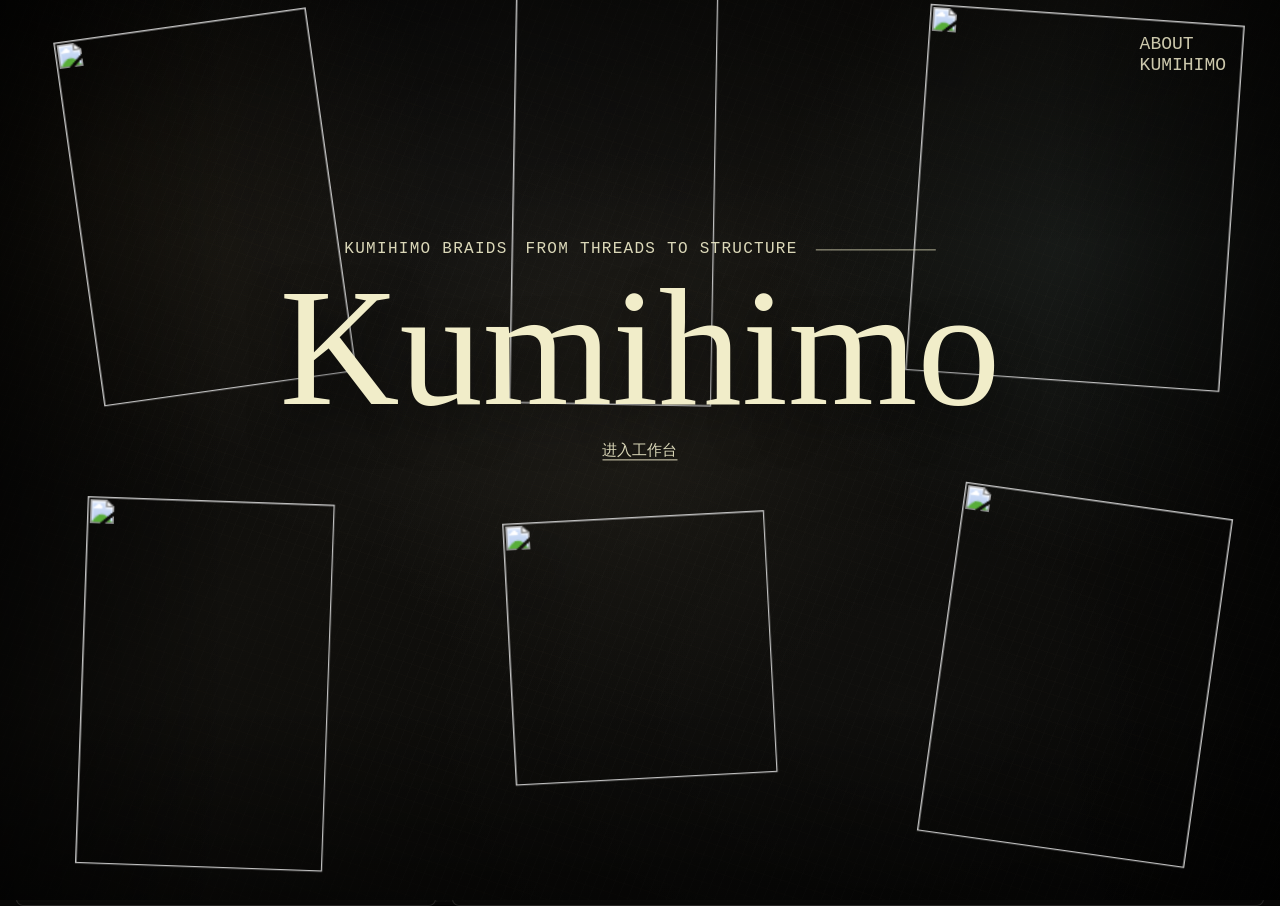
==== index.html @ 77769a6c "Deploy production site" ====
<!DOCTYPE html>
<html lang="zh-CN" style="height: 100%;">
<head>
<meta http-equiv="Content-Type" content="text/html; charset=UTF-8">
<meta name="viewport" content="width=device-width">
<title>编绳(组纽)3D设计工具</title><link rel="stylesheet" href="./assets/cdo-screen.css" type="text/css" media="screen">
<link rel="stylesheet" href="./assets/farbtastic.css" type="text/css" media="screen">
<link rel="stylesheet" href="./assets/cdoLib.1369382144.css" type="text/css" media="screen">
<link rel="stylesheet" href="./assets/braid3d.1427370290.css" type="text/css" media="screen"><script type="text/javascript" src="./assets/jquery.min.js"></script>
<script type="text/javascript" src="./assets/farbtastic.js"></script>
<script type="text/javascript" src="./assets/rgbcolor.js"></script>
<script type="text/javascript" src="./assets/fontdetect.js"></script>
<script type="text/javascript" src="./assets/cdo.js"></script>
<script type="text/javascript" src="./assets/cdoLibmin.1427373781.js"></script>
<script type="text/javascript" src="./assets/three.js"></script>
<script type="text/javascript" src="./assets/braid3dmin.1369382255.js"></script><script>window.jQuery||document.write('<script src="/js/jquery-1.7.min.js"><\/script>');</script>
<script>$(function(){$(".nojs").removeClass("nojs")});</script><style>
/* ============================================
方案6: 混合优化 - 平衡美观与稳重
============================================ *//* 页面整体背景 - 淡雅渐变 */
body {
margin: 20px;
font-family: "Microsoft YaHei", "微软雅黑", Arial, sans-serif;
background: linear-gradient(to bottom, #f8fafc 0%, #e8eef5 100%);
min-height: 100vh;
}/* 标题美化 - 渐变下划线装饰 */
h1.page-title {
color: #2c3e50;
margin-bottom: 20px;/* ← 底部间距 */
margin-top: 40px;
text-align: center; /* ← 水平居中 */
font-weight: 600;
padding-bottom: 15px;
position: relative;
}h1.page-title::after {
content: "";
position: absolute;
bottom: 0;
left: 50%;
transform: translateX(-50%);
width: 200px;
height: 3px;
background: linear-gradient(90deg, #5B9BD5 0%, #70B9EB 100%);
border-radius: 2px;
}/* 主容器使用flexbox布局 - 改为底部对齐 */
#content-wrapper {
display: flex !important;
flex-wrap: nowrap !important;
gap: 20px;
align-items: flex-end !important;
margin-bottom: 20px;
}/* 左侧控制面板 - 卡片式设计 */
#inputFigures {
display: inline-block !important;
vertical-align: bottom !important;
flex: 0 0 auto !important;
width: 360px !important;
margin-top: 0 !important;
padding: 18px !important;
background: linear-gradient(to bottom, #ffffff 0%, #f8fafc 100%);
border: 1px solid #d4dce6;
border-radius: 8px;
box-shadow: 0 4px 12px rgba(0, 0, 0, 0.08);
transition: box-shadow 0.3s ease;
min-height: 568px;
}#inputFigures:hover {
box-shadow: 0 6px 16px rgba(0, 0, 0, 0.12);
}/* 中央3D模型显示区 - 卡片式设计 */
#modelAndControls {
display: inline-block !important;
vertical-align: bottom !important;
flex: 0 0 auto !important;
margin-top: 0 !important;
padding: 18px !important;
background: #ffffff;
border: 1px solid #d4dce6;
border-radius: 8px;
box-shadow: 0 4px 12px rgba(0, 0, 0, 0.08);
transition: box-shadow 0.3s ease;
}#modelAndControls:hover {
box-shadow: 0 6px 16px rgba(0, 0, 0, 0.12);
}/* 3D模型容器 */
#braidModelContainer {
position: relative !important;
margin-top: 0 !important;
margin-bottom: 12px !important;
padding-top: 0 !important;
height: 500px !important;
background: #fafbfc;
border: 1px solid #e1e8ed;
border-radius: 6px;
overflow: hidden;
}#braidModel {
position: absolute !important;
height: 500px !important;
}/* 按钮组样式 */
#navButtons {
margin-top: 12px !important;
display: flex;
justify-content: center;
gap: 6px;
}/* 通用按钮样式 - 微渐变+柔和阴影 */
button {
font-family: "Microsoft YaHei", "微软雅黑", Arial, sans-serif;
white-space: nowrap;
padding: 8px 16px !important;
border: none !important;
border-radius: 5px !important;
background: linear-gradient(to bottom, #5B9BD5 0%, #4A89C3 100%) !important;
color: white !important;
font-weight: 500;
cursor: pointer;
transition: all 0.25s ease;
box-shadow: 0 2px 6px rgba(91, 155, 213, 0.25);
}button:hover:not(:disabled) {
background: linear-gradient(to bottom, #4A89C3 0%, #3A79B3 100%) !important;
transform: translateY(-1px);
box-shadow: 0 4px 10px rgba(91, 155, 213, 0.35);
}button:active:not(:disabled) {
transform: translateY(0);
box-shadow: 0 2px 4px rgba(91, 155, 213, 0.25);
}button:disabled {
opacity: 0.55;
cursor: not-allowed;
background: linear-gradient(to bottom, #95a5a6 0%, #7f8c8d 100%) !important;
}/* 3D控制按钮 - 圆角方形 */
.braid3dButton {
width: 38px !important;
height: 38px !important;
padding: 7px !important;
border-radius: 6px !important;
background: linear-gradient(to bottom, #70B9EB 0%, #5B9BD5 100%) !important;
box-shadow: 0 2px 6px rgba(112, 185, 235, 0.25);
}.braid3dButton:hover:not(:disabled) {
background: linear-gradient(to bottom, #5B9BD5 0%, #4A89C3 100%) !important;
transform: scale(1.05) translateY(-1px);
}/* 输入框样式美化 */
input[type="number"],
input[type="text"] {
padding: 7px 10px !important;
border: 1px solid #d4dce6 !important;
border-radius: 5px !important;
font-family: "Microsoft YaHei", "微软雅黑", Arial, sans-serif;
transition: border-color 0.25s ease, box-shadow 0.25s ease;
background: white;
}input[type="number"]:focus,
input[type="text"]:focus {
outline: none;
border-color: #5B9BD5 !important;
box-shadow: 0 0 0 3px rgba(91, 155, 213, 0.12);
}/* 下拉选择框美化 */
select {
padding: 7px 12px !important;
border: 1px solid #d4dce6 !important;
border-radius: 5px !important;
font-family: "Microsoft YaHei", "微软雅黑", Arial, sans-serif;
background: white;
cursor: pointer;
transition: border-color 0.25s ease;
}select:focus {
outline: none;
border-color: #5B9BD5 !important;
box-shadow: 0 0 0 3px rgba(91, 155, 213, 0.12);
}/* 线程圆盘容器美化 */
#threadPoss {
margin: 15px 0;
border: 1px solid #e1e8ed;
border-radius: 6px;
overflow: hidden;
padding: 10px;
background: #fafbfc;
box-shadow: 0 1px 3px rgba(0, 0, 0, 0.06) inset;
min-height: 380px;
}/* 颜色选择和图表区 - 卡片式 */
#lowerHalf {
width: 772px !important;
clear: both !important;
margin-top: 20px;
margin-left: 0 !important;
margin-right: auto;
display: block !important;
background: #ffffff;
padding: 18px;
border: 1px solid #d4dce6;
border-radius: 8px;
box-shadow: 0 4px 12px rgba(0, 0, 0, 0.08);
}#colourPickers {
float: right !important;
width: 320px !important;
}#colLists {
width: 113px !important;
}#diagrams {
display: inline-block !important;
float: left;
}/* 弹窗美化 */
.cdoPopup {
position: fixed !important;
z-index: 1000 !important;
background: white;
border: 1px solid #d4dce6 !important;
border-radius: 8px !important;
padding: 18px !important;
box-shadow: 0 8px 24px rgba(0, 0, 0, 0.18) !important;
}.cdoPopup h1 {
color: #2c3e50;
font-weight: 600;
padding-bottom: 10px;
border-bottom: 2px solid #5B9BD5;
margin-bottom: 15px;
}/* 清除浮动 */
#lowerHalf::after {
content: "";
display: table;
clear: both;
}/* 表单行内元素间距 */
.inline {
display: inline-block;
margin-right: 8px;
}/* 颜色样本美化 */
.colSample {
border-radius: 4px !important;
box-shadow: 0 1px 3px rgba(0, 0, 0, 0.12);
transition: transform 0.2s ease, box-shadow 0.2s ease;
}.colSample:hover {
transform: scale(1.08);
box-shadow: 0 2px 6px rgba(0, 0, 0, 0.18);
}/* DMC编号颜色样本块 - 修复初始化时尺寸异常 */
#dmcNumberSample {
border-radius: 16px !important;
width: 180px !important;
height: 30px !important;
max-height: 80px !important;
min-height: 60px !important;
margin-top: 10px;
box-shadow: 0 1px 3px rgba(0, 0, 0, 0.12);
}/* Farbtastic色环选择器 - 使用经典CSS渐变 */
.farbtastic .wheel {
width: 195px !important;
height: 195px !important;
border-radius: 50% !important;
background: conic-gradient(
from 0deg,
#ff0000 0deg,
#ffff00 60deg,
#00ff00 120deg,
#00ffff 180deg,
#0000ff 240deg,
#ff00ff 300deg,
#ff0000 360deg
) !important;
}/* 中间镂空创建圆环效果 */
.farbtastic .wheel::before {
content: '' !important;
position: absolute !important;
top: 47px !important;
left: 47px !important;
width: 101px !important;
height: 101px !important;
background: white !important;
border-radius: 4px !important;
}.farbtastic .color {
z-index: 1 !important;
}.farbtastic .overlay {
background: linear-gradient(to right, white, transparent),
linear-gradient(to top, black, transparent) !important;
background-blend-mode: multiply !important;
z-index: 2 !important;
}.farbtastic .marker {
width: 17px !important;
height: 17px !important;
margin: -8px 0 0 -8px !important;
border: 2px solid white !important;
border-radius: 50% !important;
box-shadow: 0 0 3px rgba(0, 0, 0, 0.8) !important;
background: none !important;
z-index: 10 !important;
}/* 微妙的加载动画 */
@keyframes fadeInUp {
from {
opacity: 0;
transform: translateY(15px);
}
to {
opacity: 1;
transform: translateY(0);
}
}#main {
animation: fadeInUp 0.4s ease-out;
}/* Canvas元素边框 */
canvas {
display: block;
}/* ============================================
Immersive Kumihimo atelier layer
============================================ */
:root {
--museum-bg: #090807;
--museum-panel: rgba(19, 18, 16, 0.78);
--museum-panel-strong: rgba(27, 25, 22, 0.9);
--museum-line: rgba(226, 196, 143, 0.24);
--museum-line-strong: rgba(226, 196, 143, 0.48);
--museum-gold: #d8b46a;
--museum-gold-soft: #f0d99a;
--museum-text: #f5efe2;
--museum-muted: #a79b86;
--museum-red: #9d4236;
--museum-cyan: #8bbec1;
}html {
min-height: 100%;
background: var(--museum-bg);
}body {
margin: 0;
color: var(--museum-text);
background:
radial-gradient(circle at 18% 80%, rgba(139, 190, 193, 0.13), transparent 34%),
linear-gradient(140deg, #050504 0%, #11100e 45%, #050504 100%);
overflow-x: auto;
}body::before {
content: "";
position: fixed;
inset: 0;
z-index: -1;
opacity: 0.28;
pointer-events: none;
background-image:
linear-gradient(rgba(255, 255, 255, 0.035) 1px, transparent 1px),
linear-gradient(90deg, rgba(255, 255, 255, 0.025) 1px, transparent 1px);
background-size: 46px 46px, 46px 46px;
mask-image: radial-gradient(circle at center, black 0%, transparent 76%);
}#heroIntro {
position: fixed;
inset: 0;
z-index: 5000;
display: block;
min-height: 100vh;
overflow: hidden;
background:
radial-gradient(circle at 50% 48%, rgba(79, 73, 57, 0.16), transparent 36%),
radial-gradient(circle at 8% 18%, rgba(216, 180, 106, 0.08), transparent 24%),
radial-gradient(circle at 84% 28%, rgba(139, 190, 193, 0.07), transparent 25%),
linear-gradient(145deg, #030303 0%, #11100d 42%, #050504 100%);
transition: opacity 0.75s ease, visibility 0.75s ease;
}#heroIntro::before,
#heroIntro::after {
content: "";
position: absolute;
pointer-events: none;
}#heroIntro::before {
inset: 0;
opacity: 0.48;
background:
repeating-linear-gradient(112deg, rgba(255,255,255,0.025) 0 1px, transparent 1px 9px),
repeating-linear-gradient(18deg, rgba(216,180,106,0.025) 0 1px, transparent 1px 13px),
radial-gradient(ellipse at 36% 20%, rgba(255,255,255,0.08), transparent 42%),
radial-gradient(ellipse at 70% 78%, rgba(255,255,255,0.045), transparent 46%);
filter: blur(0.15px);
}#heroIntro::after {
inset: 0;
background:
linear-gradient(90deg, rgba(0,0,0,0.6), transparent 18%, transparent 82%, rgba(0,0,0,0.52)),
linear-gradient(180deg, rgba(0,0,0,0.38), transparent 28%, transparent 78%, rgba(0,0,0,0.48));
}body.workbench-entered #heroIntro {
opacity: 0;
visibility: hidden;
pointer-events: none;
}.hero-shell {
position: relative;
z-index: 1;
width: 100%;
height: 100vh;
min-height: 680px;
color: #ece8c7;
font-family: "Courier New", ui-monospace, SFMono-Regular, Menlo, monospace;
}.hero-kicker,
.workbench-kicker,
.panel-kicker {
color: var(--museum-gold);
font-size: 12px;
letter-spacing: 0.18em;
text-transform: uppercase;
}.hero-top-nav {
position: absolute;
top: 34px;
right: 54px;
z-index: 3;
color: rgba(236, 232, 199, 0.86);
font-size: 18px;
line-height: 1.15;
letter-spacing: 0;
text-align: left;
text-transform: uppercase;
}.hero-center {
position: absolute;
left: 50%;
top: 39%;
z-index: 4;
width: min(78vw, 1120px);
transform: translate(-50%, -50%);
text-align: center;
}.hero-kicker {
display: flex;
align-items: center;
justify-content: center;
gap: 18px;
color: rgba(236, 232, 199, 0.92);
font-size: clamp(15px, 1.25vw, 22px);
letter-spacing: 0.08em;
text-transform: uppercase;
}.hero-kicker::after {
content: "";
width: min(11vw, 120px);
height: 1px;
background: rgba(236, 232, 199, 0.72);
}.hero-title {
margin: 22px 0 18px;
color: #f1edc9;
font-family: Georgia, "Times New Roman", serif;
font-size: clamp(76px, 13vw, 190px);
line-height: 0.82;
font-weight: 500;
letter-spacing: 0;
text-shadow: 0 18px 42px rgba(0, 0, 0, 0.58);
}.hero-copy-row {
display: none;
}#enterWorkbench {
display: inline-flex;
align-items: center;
gap: 8px;
margin-top: 10px;
padding: 0 !important;
color: rgba(236, 232, 199, 0.92) !important;
background: transparent !important;
border: 0 !important;
border-radius: 0 !important;
box-shadow: none !important;
font-size: 15px !important;
line-height: 1.12;
font-family: inherit;
text-decoration: underline;
text-underline-offset: 4px;
}.hero-art {
position: absolute;
inset: 0;
z-index: 2;
pointer-events: none;
}.hero-artifact {
position: absolute;
display: grid;
place-items: center;
width: var(--w);
height: var(--h);
left: var(--x);
top: var(--y);
transform: translate(-50%, -50%) rotate(var(--r, 0deg)) scale(1.5);
filter: drop-shadow(0 28px 32px rgba(0, 0, 0, 0.72));
}.hero-artifact img {
position: absolute;
inset: 0;
width: 100%;
height: 100%;
object-fit: contain;
object-position: center;
user-select: none;
pointer-events: none;
}.hero-artifact::before,
.hero-artifact::after {
content: "";
position: absolute;
display: none;
}.hero-artifact::before {
inset: 8%;
border-radius: var(--shape, 44% 56% 50% 50%);
background:
repeating-linear-gradient(var(--thread-angle, 90deg), rgba(255,255,255,0.13) 0 1px, transparent 1px 7px),
radial-gradient(circle at 32% 22%, rgba(255,255,255,0.34), transparent 22%),
linear-gradient(145deg, var(--c1), var(--c2));
border: 1px solid rgba(241, 237, 201, 0.18);
box-shadow:
inset 0 0 28px rgba(255,255,255,0.08),
inset 0 -18px 34px rgba(0,0,0,0.22);
}.hero-artifact::after {
width: 54%;
height: 18%;
border-top: 5px solid rgba(241, 237, 201, 0.76);
border-bottom: 5px solid rgba(241, 237, 201, 0.16);
border-radius: 999px;
transform: rotate(var(--band-r, 0deg));
opacity: 0.9;
}.hero-artifact[data-slot="1"] { --x: 16%; --y: 23%; --w: 170px; --h: 245px; --r: -8deg; --c1: #2b2019; --c2: #876141; --shape: 48% 52% 46% 54%; --band-r: 90deg; }
.hero-artifact[data-slot="2"] { --x: 48%; --y: 20%; --w: 135px; --h: 300px; --r: 1deg; --c1: #eadfca; --c2: #7f7566; --shape: 48% 52% 58% 42%; --band-r: 90deg; }
.hero-artifact[data-slot="3"] { --x: 84%; --y: 22%; --w: 210px; --h: 245px; --r: 4deg; --c1: #a59c61; --c2: #37402b; --shape: 50% 50% 45% 45%; --band-r: 0deg; }
.hero-artifact[data-slot="4"] { --x: 16%; --y: 76%; --w: 165px; --h: 245px; --r: 2deg; --c1: #f0de9f; --c2: #70513c; --shape: 48% 52% 56% 44%; --band-r: -28deg; }
.hero-artifact[data-slot="5"] { --x: 50%; --y: 72%; --w: 175px; --h: 175px; --r: -3deg; --c1: #b88759; --c2: #39251d; --shape: 50%; --thread-angle: 0deg; --band-r: 90deg; }
.hero-artifact[data-slot="6"] { --x: 84%; --y: 75%; --w: 180px; --h: 235px; --r: 8deg; --c1: #c46c52; --c2: #263b44; --shape: 52% 48% 56% 44%; --band-r: 26deg; }#main {
width: min(1440px, calc(100vw - 48px));
min-width: 1120px;
margin: 0 auto;
padding: 22px 0 30px;
animation: none;
}#content {
width: 100%;
top: 0;
margin: 0;
color: var(--museum-text);
}.page-header {
display: flex;
align-items: flex-end;
justify-content: space-between;
min-height: 64px;
margin-bottom: 18px;
border-bottom: 1px solid var(--museum-line);
}h1.page-title {
margin: 0 0 14px;
padding: 0;
color: var(--museum-text);
text-align: left;
font-size: 28px;
letter-spacing: 0.03em;
}h1.page-title::before {
content: none;
}.workbench-brand {
display: block;
margin-bottom: 7px;
padding: 0;
border: 0;
background: transparent;
color: var(--museum-gold);
font-size: 11px;
font-weight: 700;
line-height: 1.2;
letter-spacing: 0.22em;
text-align: left;
text-transform: uppercase;
cursor: pointer;
opacity: 0.92;
transition: color 160ms ease, opacity 160ms ease, text-shadow 160ms ease;
}.workbench-brand:hover,
.workbench-brand:focus-visible {
color: rgba(245, 239, 226, 0.96);
opacity: 1;
text-shadow: 0 0 16px rgba(216, 180, 106, 0.28);
outline: none;
}h1.page-title::after {
display: none;
}#content-wrapper {
position: relative;
display: grid !important;
grid-template-columns: 388px minmax(680px, 1fr);
gap: 18px;
align-items: stretch !important;
}#inputFigures,
#modelAndControls,
#lowerHalf,
.cdoPopup {
color: var(--museum-text);
background:
linear-gradient(180deg, rgba(34, 31, 27, 0.86), rgba(14, 13, 12, 0.78)) !important;
border: 1px solid var(--museum-line) !important;
border-radius: 8px !important;
box-shadow: 0 20px 70px rgba(0, 0, 0, 0.34), inset 0 1px 0 rgba(255, 255, 255, 0.04) !important;
backdrop-filter: blur(18px);
}#inputFigures {
width: auto !important;
min-height: auto;
padding: 18px !important;
}#inputFigures::before,
#modelAndControls::before,
#lowerHalf::before {
display: block;
margin-bottom: 14px;
color: var(--museum-gold);
font-size: 11px;
letter-spacing: 0.18em;
text-transform: uppercase;
}#inputFigures::before { content: "01 THREADS / 02 MARUDAI"; }
#modelAndControls::before { content: "3D MODEL STAGE"; }
#lowerHalf::before { content: "03 PALETTE / 04 SEQUENCE"; }#modelAndControls {
position: relative;
display: flex !important;
flex-direction: column;
min-height: 690px;
padding: 18px !important;
overflow: hidden;
}#modelAndControls::after {
content: "drag to orbit · click strand to color";
position: absolute;
right: 22px;
top: 18px;
color: rgba(245, 239, 226, 0.48);
font-size: 11px;
letter-spacing: 0.12em;
text-transform: uppercase;
}#braidModelContainer {
flex: 1 1 auto;
width: 100% !important;
min-height: 600px;
height: auto !important;
margin: 0 0 14px !important;
background:
radial-gradient(circle at 50% 46%, rgba(216, 180, 106, 0.12), transparent 36%),
radial-gradient(circle at 50% 76%, rgba(139, 190, 193, 0.08), transparent 24%),
linear-gradient(180deg, #11100e 0%, #070706 100%) !important;
border: 1px solid rgba(216, 180, 106, 0.14) !important;
border-radius: 8px;
box-shadow: inset 0 0 120px rgba(0, 0, 0, 0.56);
cursor: grab;
}#braidModelContainer.is-dragging {
cursor: grabbing;
}#braidModel {
inset: 0;
width: 100% !important;
height: 100% !important;
}#braidModel canvas {
width: 100% !important;
height: 100% !important;
}#threadPoss {
width: 340px;
min-height: 360px;
background:
radial-gradient(circle at center, rgba(216, 180, 106, 0.09), transparent 62%),
rgba(5, 5, 4, 0.42) !important;
border-color: rgba(216, 180, 106, 0.2);
box-shadow: inset 0 0 28px rgba(0, 0, 0, 0.42);
}#lowerActions {
border-top: 1px solid rgba(216, 180, 106, 0.18);
margin-top: 12px;
padding-top: 14px;
}#lowerHalf {
width: auto !important;
margin-top: 18px;
padding: 16px 18px 18px;
}#colourPickers {
width: 410px !important;
}button {
color: var(--museum-text) !important;
background: rgba(216, 180, 106, 0.12) !important;
border: 1px solid rgba(216, 180, 106, 0.38) !important;
border-radius: 999px !important;
box-shadow: none !important;
}button:hover:not(:disabled) {
color: #1a1308 !important;
background: linear-gradient(135deg, #f1d58c 0%, #b9853a 100%) !important;
box-shadow: 0 10px 28px rgba(216, 180, 106, 0.18) !important;
}.braid3dButton {
width: 40px !important;
height: 40px !important;
border-radius: 50% !important;
background: rgba(245, 239, 226, 0.08) !important;
}input[type="number"],
input[type="text"],
select {
color: var(--museum-text);
background: rgba(0, 0, 0, 0.32) !important;
border: 1px solid rgba(216, 180, 106, 0.26) !important;
}select option {
color: #1d1a16;
}#repeatStep,
#numThreads {
color: rgba(245, 239, 226, 0.82);
}.colSample {
border: 1px solid rgba(255, 255, 255, 0.36);
}.selectedColour {
outline: 2px solid var(--museum-gold);
outline-offset: 2px;
}.startInstructions div p {
color: var(--museum-text);
background: rgba(9, 8, 7, 0.72);
border: 1px solid rgba(216, 180, 106, 0.24);
backdrop-filter: blur(12px);
}.startInstructions.hideMe {
pointer-events: none !important;
}.diagramCanvas,
#threadPossCanvas,
#dmcPaletteCanvas {
filter: drop-shadow(0 8px 18px rgba(0,0,0,0.34));
}@keyframes heroOrbit {
to { transform: rotate(360deg); }
}@media (max-width: 1180px) {
#main {
min-width: 0;
width: min(100vw - 28px, 980px);
}#content-wrapper {
grid-template-columns: 1fr;
}#inputFigures {
order: 2;
}#modelAndControls {
min-height: 560px;
}#braidModelContainer {
min-height: 480px;
}#lowerHalf {
overflow-x: auto;
}
}@media (max-width: 760px) {
.hero-shell {
min-height: 760px;
}.hero-title {
font-size: clamp(64px, 22vw, 96px);
}.hero-center {
top: 38%;
width: calc(100vw - 32px);
}.hero-artifact {
opacity: 0.72;
transform: translate(-50%, -50%) rotate(var(--r, 0deg)) scale(1.08);
}.hero-artifact[data-slot="1"] { --x: 18%; --y: 18%; }
.hero-artifact[data-slot="2"] { --x: 50%; --y: 16%; }
.hero-artifact[data-slot="3"] { --x: 84%; --y: 19%; }
.hero-artifact[data-slot="4"] { --x: 18%; --y: 73%; }
.hero-artifact[data-slot="5"] { --x: 50%; --y: 76%; }
.hero-artifact[data-slot="6"] { --x: 84%; --y: 74%; }.hero-top-nav {
top: 20px;
right: 20px;
font-size: 13px;
}
}/* ============================================
Atelier layout v2: model-as-background + bottom timeline
============================================ */
#main {
width: min(1500px, calc(100vw - 32px));
min-width: 1120px;
height: 100vh;
min-height: 720px;
padding: 16px 0;
box-sizing: border-box;
}#content {
height: 100%;
}.page-header {
min-height: 36px;
margin-bottom: 6px;
padding: 8px 12px 7px;
border: 1px solid rgba(245, 239, 226, 0.1);
border-radius: 7px;
background:
repeating-linear-gradient(112deg, rgba(255,255,255,0.018) 0 1px, transparent 1px 9px),
repeating-linear-gradient(18deg, rgba(216,180,106,0.018) 0 1px, transparent 1px 13px),
radial-gradient(circle at 52% 50%, rgba(79, 73, 57, 0.1), transparent 42%),
rgba(5, 5, 4, 0.78);
box-shadow:
inset 0 1px 0 rgba(255, 255, 255, 0.04),
inset 0 0 38px rgba(0, 0, 0, 0.24);
backdrop-filter: blur(18px) saturate(112%);
-webkit-backdrop-filter: blur(18px) saturate(112%);
}h1.page-title {
margin-bottom: 0;
font-size: 23px;
}#content-wrapper {
position: relative;
display: block !important;
height: calc(100vh - 84px);
min-height: 0;
margin-bottom: 0;
isolation: isolate;
overflow: hidden;
}#content-wrapper::before {
content: "";
position: absolute;
inset: -70px -24px -60px 0;
z-index: -2;
pointer-events: none;
background:
radial-gradient(circle at 58% 46%, rgba(216, 180, 106, 0.16), transparent 30%),
radial-gradient(circle at 68% 68%, rgba(139, 190, 193, 0.1), transparent 26%),
linear-gradient(135deg, rgba(255, 255, 255, 0.018), transparent 48%);
}#inputFigures,
#palettePanel,
#sequencePanel,
#statusPanel,
.cdoPopup {
background: rgba(12, 12, 10, 0.48) !important;
border: 1px solid rgba(245, 239, 226, 0.12) !important;
border-radius: 7px !important;
box-shadow: 0 8px 28px rgba(0, 0, 0, 0.16) !important;
backdrop-filter: blur(18px) saturate(120%);
-webkit-backdrop-filter: blur(18px) saturate(120%);
}.export-dialog-backdrop {
position: fixed;
inset: 0;
z-index: 1000;
display: none;
align-items: center;
justify-content: center;
padding: 24px;
background: rgba(0, 0, 0, 0.56);
backdrop-filter: blur(10px);
-webkit-backdrop-filter: blur(10px);
}.export-dialog-backdrop.is-open {
display: flex;
}.export-dialog {
width: min(420px, calc(100vw - 48px));
padding: 20px;
box-sizing: border-box;
color: rgba(245, 239, 226, 0.9);
background: rgba(12, 12, 10, 0.72);
border: 1px solid rgba(245, 239, 226, 0.16);
border-radius: 8px;
box-shadow: 0 18px 54px rgba(0, 0, 0, 0.36);
}.export-dialog h2 {
margin: 0 0 16px;
color: rgba(240, 217, 154, 0.92);
font-size: 14px;
letter-spacing: 0.14em;
text-transform: uppercase;
}.export-dialog label {
display: grid;
gap: 7px;
margin-bottom: 12px;
font-size: 12px;
color: rgba(245, 239, 226, 0.72);
}.export-dialog input[type="text"] {
width: 100%;
min-height: 38px;
padding: 8px 10px;
box-sizing: border-box;
color: rgba(245, 239, 226, 0.95);
background: rgba(0, 0, 0, 0.42);
border: 1px solid rgba(216, 180, 106, 0.42);
border-radius: 6px;
font-size: 13px;
}.export-dialog .export-option {
display: flex;
grid-template-columns: none;
align-items: center;
gap: 8px;
}.export-dialog .export-preview {
min-height: 18px;
margin: 10px 0 16px;
color: rgba(216, 180, 106, 0.86);
font-size: 11px;
word-break: break-all;
}.export-dialog-actions {
display: flex;
justify-content: flex-end;
gap: 8px;
}#modelAndControls {
position: absolute;
inset: 0;
z-index: 1;
min-height: 0;
padding: 0 !important;
overflow: visible;
background: transparent !important;
border: 0 !important;
border-radius: 0 !important;
box-shadow: none !important;
backdrop-filter: none;
}#modelAndControls::before {
content: "";
display: none;
}#modelAndControls::after {
right: 8px;
top: 0;
opacity: 0.72;
}#inputFigures {
position: absolute;
left: 0;
top: 0;
z-index: 25;
width: 420px !important;
height: 430px;
min-height: 0;
padding: 14px !important;
display: flex !important;
flex-direction: column;
box-sizing: border-box;
}#inputFigures::before {
margin-bottom: 10px;
color: rgba(240, 217, 154, 0.9);
font-size: 10px;
}#threadToolbar {
display: grid;
grid-template-columns: auto auto auto auto minmax(0, 1fr) auto;
align-items: center;
gap: 7px;
min-width: 0;
margin-bottom: 8px;
font-size: 12px;
}#threadToolbar button {
flex: 0 0 auto;
padding-left: 10px !important;
padding-right: 10px !important;
font-size: 12px !important;
}#remoteSaveForm {
margin: 0;
}#importProjectFile {
display: none;
}#threadCountField {
display: inline-flex;
align-items: center;
gap: 5px;
color: rgba(245, 239, 226, 0.82);
font-size: 12px;
white-space: nowrap;
}#numThreads.shortNum {
width: 52px;
}#threadPoss {
width: 276px;
height: 276px;
min-height: 276px;
margin: auto auto;
padding: 0;
border: 1px solid rgba(245, 239, 226, 0.1);
border-radius: 6px;
background: rgba(0, 0, 0, 0.18) !important;
box-shadow: inset 0 0 24px rgba(0, 0, 0, 0.34);
overflow: hidden;
}#threadPossRel,
.threadPossLayer {
width: 276px;
height: 276px;
}#stepComplete {
position: static !important;
min-width: 76px;
grid-column: 6;
justify-self: end;
}#lowerActions {
display: grid;
grid-template-columns: minmax(0, 1fr) auto auto;
gap: 7px;
align-items: center;
margin-top: 14px;
padding-top: 14px;
padding-bottom: 6px;
border-top: 1px solid rgba(245, 239, 226, 0.12);
}#repeatStep {
display: grid;
grid-template-columns: auto 58px auto auto auto 58px auto;
gap: 4px;
align-items: center;
margin: 0;
padding: 0;
border-right: 0;
font-size: 10px;
line-height: 1.2;
color: rgba(245, 239, 226, 0.76);
}.repeat-to-step {
min-width: 12px;
text-align: center;
color: rgba(216, 180, 106, 0.95);
font-weight: 700;
}#repeatStep br {
display: none;
}#repeatAdd,
#undo {
justify-self: start;
}#undo {
justify-self: end;
}#lowerActions button {
min-height: 30px !important;
padding: 5px 8px !important;
font-size: 11px !important;
}#repeatStep input.shortNum {
width: 58px !important;
min-height: 32px;
padding: 5px 4px 5px 8px !important;
font-size: 13px;
font-weight: 600;
color: rgba(245, 239, 226, 0.92) !important;
background: rgba(0, 0, 0, 0.46) !important;
border-color: rgba(216, 180, 106, 0.46) !important;
text-align: left;
}#braidModelContainer {
position: absolute !important;
inset: 0;
width: 100% !important;
min-height: 0;
height: calc(100% - 4px) !important;
margin: 0 !important;
border: 0 !important;
border-radius: 0;
background:
radial-gradient(circle at 50% 48%, rgba(79, 73, 57, 0.16), transparent 36%),
radial-gradient(circle at 8% 18%, rgba(216, 180, 106, 0.08), transparent 24%),
radial-gradient(circle at 84% 28%, rgba(139, 190, 193, 0.07), transparent 25%),
linear-gradient(145deg, #030303 0%, #11100d 42%, #050504 100%) !important;
box-shadow: none;
overflow: hidden;
}#braidModelContainer::before,
#braidModelContainer::after {
content: "";
position: absolute;
inset: 0;
pointer-events: none;
}#braidModelContainer::before {
z-index: 0;
opacity: 0.48;
background:
repeating-linear-gradient(112deg, rgba(255,255,255,0.025) 0 1px, transparent 1px 9px),
repeating-linear-gradient(18deg, rgba(216,180,106,0.025) 0 1px, transparent 1px 13px),
radial-gradient(ellipse at 36% 20%, rgba(255,255,255,0.08), transparent 42%),
radial-gradient(ellipse at 70% 78%, rgba(255,255,255,0.045), transparent 46%);
filter: blur(0.15px);
}#braidModelContainer::after {
z-index: 2;
opacity: 0.2;
background:
repeating-linear-gradient(112deg, rgba(255,255,255,0.035) 0 1px, transparent 1px 9px),
repeating-linear-gradient(18deg, rgba(216,180,106,0.03) 0 1px, transparent 1px 13px),
radial-gradient(ellipse at 36% 20%, rgba(255,255,255,0.08), transparent 42%),
radial-gradient(ellipse at 70% 78%, rgba(255,255,255,0.045), transparent 46%);
mix-blend-mode: screen;
}#braidModel {
position: absolute;
inset: 0;
z-index: 1;
}#navButtons {
position: absolute;
right: 14px;
bottom: 176px;
z-index: 35;
width: auto;
max-width: none;
margin: 0 !important;
padding: 6px;
gap: 6px;
border: 1px solid rgba(245, 239, 226, 0.1);
border-radius: 999px;
background: rgba(10, 10, 9, 0.32);
backdrop-filter: blur(14px) saturate(118%);
-webkit-backdrop-filter: blur(14px) saturate(118%);
}#lowerHalf {
display: contents !important;
position: static;
width: auto !important;
margin: 0;
padding: 0;
}#lowerHalf::before {
content: none;
}#palettePanel,
#sequencePanel,
#statusPanel {
position: absolute;
z-index: 24;
min-width: 0;
}#palettePanel::before,
#sequencePanel::before,
#statusPanel::before {
display: block;
margin-bottom: 5px;
color: rgba(240, 217, 154, 0.86);
font-size: 10px;
letter-spacing: 0.18em;
text-transform: uppercase;
}#palettePanel::before { content: "03 PALETTE"; }
#sequencePanel::before { content: "04 SEQUENCE"; }
#statusPanel::before { content: "STATUS"; }#palettePanel {
left: 0;
bottom: 0;
width: 420px;
height: 170px;
padding: 14px;
box-sizing: border-box;
display: grid;
grid-template-columns: 1fr;
grid-template-rows: auto 1fr;
column-gap: 0;
row-gap: 8px;
align-items: start;
overflow: hidden;
}#palettePanel::before {
grid-column: 1 / -1;
margin-bottom: 0;
}#palettePanel > .inline:first-child {
display: none !important;
}#atelierPalette {
display: grid;
grid-template-columns: 48px 1fr;
gap: 7px 9px;
align-items: center;
}#atelierCurrentColour {
grid-row: 1 / 3;
width: 48px;
height: 48px;
border: 1px solid rgba(245, 239, 226, 0.22);
border-radius: 6px;
background: #ff0000;
box-shadow: inset 0 0 18px rgba(0,0,0,0.28);
}#atelierColourPicker {
grid-column: 2;
width: 100%;
height: 28px;
padding: 0;
border: 1px solid rgba(245, 239, 226, 0.18);
border-radius: 6px;
background: transparent;
}#atelierColourModeToggle {
grid-column: 2;
width: 100%;
min-height: 24px !important;
padding: 3px 9px !important;
border-color: rgba(245, 239, 226, 0.18) !important;
background: rgba(245, 239, 226, 0.06) !important;
color: rgba(245, 239, 226, 0.72) !important;
font-size: 11px !important;
}#atelierColourModeToggle.is-active {
border-color: rgba(240, 217, 154, 0.78) !important;
background: rgba(216, 180, 106, 0.18) !important;
color: rgba(250, 236, 190, 0.98) !important;
}body.atelier-colour-mode #threadPossCanvas,
body.atelier-colour-mode #braidModelContainer {
cursor: crosshair !important;
}#atelierSwatches {
grid-column: 1 / -1;
display: grid;
grid-template-columns: repeat(8, 22px);
justify-content: space-between;
gap: 6px 5px;
}.atelier-swatch {
width: 22px;
height: 22px;
aspect-ratio: auto;
min-width: 0;
min-height: 0 !important;
padding: 0 !important;
border: 1px solid rgba(245, 239, 226, 0.18);
border-radius: 999px;
background: var(--swatch-colour) !important;
cursor: pointer;
box-shadow: inset 0 0 10px rgba(0,0,0,0.28);
}.atelier-swatch:hover,
.atelier-swatch:focus-visible {
background: var(--swatch-colour) !important;
border-color: rgba(245, 239, 226, 0.7) !important;
outline: 2px solid rgba(240, 217, 154, 0.78);
outline-offset: 3px;
box-shadow:
0 0 0 4px rgba(240, 217, 154, 0.12),
inset 0 0 10px rgba(0,0,0,0.28) !important;
transform: scale(1.04);
}.atelier-swatch.is-selected {
outline: 2px solid rgba(240, 217, 154, 0.85);
outline-offset: 2px;
}#atelierPaletteHint {
display: none;
}#colourSources {
grid-column: 1;
grid-row: 2;
transform: none;
transform-origin: top left;
width: 194px;
height: 194px;
overflow: hidden;
display: none !important;
}#colourSourceSelect {
grid-column: 2;
grid-row: 2;
width: 100%;
max-width: 100%;
margin-top: 0;
display: none !important;
}#colLists {
display: block !important;
grid-column: 2;
grid-row: 2;
width: auto !important;
max-height: 130px;
margin-top: 52px;
overflow: auto;
display: none !important;
}#sequencePanel {
left: 436px;
right: 0;
bottom: 0;
min-height: 170px;
max-height: 170px;
padding: 14px 132px 14px 14px;
box-sizing: border-box;
overflow: hidden;
transition: max-height 220ms ease, min-height 220ms ease, background-color 220ms ease;
}#sequencePanel.is-expanded {
min-height: 306px;
max-height: 306px;
}#sequencePanel.is-collapsed {
min-height: 170px;
max-height: 170px;
}#sequenceToggle {
position: absolute;
top: 10px;
right: 14px;
z-index: 2;
min-width: 64px;
padding: 6px 11px !important;
font-size: 11px !important;
}#diagrams {
display: grid !important;
float: none;
grid-template-columns: repeat(auto-fill, minmax(108px, 108px));
grid-auto-rows: 118px;
gap: 12px 14px;
min-height: 0;
height: 126px;
margin: 0;
overflow: hidden;
padding: 0;
}#sequencePanel.is-expanded #diagrams {
height: 248px;
overflow-y: auto;
}.diagramItem {
position: relative;
width: 108px;
height: 118px;
border-left: 1px solid rgba(216, 180, 106, 0.22);
padding-left: 6px;
box-sizing: border-box;
}.diagramStepLabel {
position: absolute;
top: 0;
left: 10px;
z-index: 1;
color: rgba(245, 239, 226, 0.9);
font-size: 11px;
line-height: 12px;
letter-spacing: 0;
pointer-events: none;
text-shadow: 0 1px 5px rgba(0, 0, 0, 0.72);
}.diagramCanvas {
width: 96px !important;
height: 96px !important;
margin: 20px 0 0;
opacity: 0.86;
}#statusPanel {
right: 16px;
bottom: 18px;
z-index: 26;
width: 110px;
min-height: 66px;
padding: 10px;
box-sizing: border-box;
display: flex;
flex-direction: column;
}#statusPanel:has(#progressLine.hideMe) {
display: none;
}#progressLine {
margin-top: 6px;
}/* Final stage-layer lock: keep every panel positioned by the model stage. */
#content-wrapper > #inputFigures {
top: 0 !important;
right: auto !important;
bottom: auto !important;
left: 0 !important;
}#content-wrapper > #modelAndControls {
top: 0 !important;
right: 0 !important;
bottom: 0 !important;
left: 0 !important;
}#content-wrapper #palettePanel {
left: 0 !important;
right: auto !important;
bottom: 0 !important;
}#content-wrapper #sequencePanel {
left: 436px !important;
right: 0 !important;
bottom: 0 !important;
}button {
padding: 7px 13px !important;
border-radius: 999px !important;
}.braid3dButton {
width: 34px !important;
height: 34px !important;
padding: 0 !important;
display: inline-grid;
place-items: center;
color: rgba(245, 239, 226, 0.94) !important;
font-family: Arial, sans-serif;
font-size: 19px !important;
line-height: 1 !important;
background: rgba(245, 239, 226, 0.055) !important;
border-color: rgba(240, 217, 154, 0.42) !important;
}.braid3dButton img {
display: none !important;
}.braid3dButton::before {
display: block;
transform: translateY(-1px);
text-shadow: 0 0 8px rgba(240, 217, 154, 0.24);
}#spin::before { content: "↻"; color: rgba(240, 217, 154, 0.96); }
#closer::before { content: "＋"; color: rgba(245, 239, 226, 0.96); font-size: 21px; }
#further::before { content: "−"; color: rgba(245, 239, 226, 0.96); font-size: 24px; }
#up::before { content: "↑"; color: rgba(240, 217, 154, 0.96); }
#down::before { content: "↓"; color: rgba(240, 217, 154, 0.96); }
#rotateLeft::before { content: "↶"; color: rgba(240, 217, 154, 0.96); }
#rotateRight::before { content: "↷"; color: rgba(240, 217, 154, 0.96); }.braid3dButton:hover:not(:disabled) {
color: #17120a !important;
border-color: rgba(240, 217, 154, 0.82) !important;
}#atelierSwatches .atelier-swatch:hover:not(:disabled),
#atelierSwatches .atelier-swatch:focus-visible:not(:disabled) {
color: transparent !important;
background: var(--swatch-colour) !important;
border-color: rgba(245, 239, 226, 0.7) !important;
outline: 2px solid rgba(240, 217, 154, 0.78);
outline-offset: 3px;
box-shadow:
0 0 0 4px rgba(240, 217, 154, 0.12),
inset 0 0 10px rgba(0,0,0,0.28) !important;
transform: scale(1.04);
}body.sequence-expanded #navButtons {
bottom: 304px;
}input[type="number"],
input[type="text"],
select {
min-height: 34px;
box-sizing: border-box;
}@media (max-width: 1180px) {
#main {
height: auto;
min-height: 100vh;
}#content-wrapper {
min-height: 840px;
}#modelAndControls {
min-height: 0;
}#inputFigures {
top: 0 !important;
right: auto !important;
bottom: auto !important;
left: 0 !important;
height: 430px;
}#palettePanel {
left: 0 !important;
bottom: 0 !important;
}#sequencePanel {
left: 436px !important;
right: 0 !important;
}
}
</style></head>
<body><section id="heroIntro" aria-label="组纽编绳设计台入口">
<div class="hero-shell">
<div class="hero-top-nav">ABOUT<br>KUMIHIMO</div>
<div class="hero-art" aria-hidden="true">
<div class="hero-artifact" data-slot="1"><img src="./assets/pic1.png" alt=""></div>
<div class="hero-artifact" data-slot="2"><img src="./assets/pic2.png" alt=""></div>
<div class="hero-artifact" data-slot="3"><img src="./assets/pic3.png" alt=""></div>
<div class="hero-artifact" data-slot="4"><img src="./assets/pic4.png" alt=""></div>
<div class="hero-artifact" data-slot="5"><img src="./assets/pic5.png" alt=""></div>
<div class="hero-artifact" data-slot="6"><img src="./assets/pic6.png" alt=""></div>
</div>
<div class="hero-center">
<div class="hero-kicker">KUMIHIMO BRAIDS <span>FROM THREADS TO STRUCTURE</span></div>
<h1 class="hero-title">Kumihimo</h1>
<button id="enterWorkbench" type="button">进入工作台</button>
</div>
</div>
</section><div id="main">
<section id="primary">
<div id="content" role="main">
<header class="page-header">
<h1 class="page-title"><span id="returnHero" class="workbench-brand" role="button" tabindex="0">KUMIHIMO 3D</span>组纽编绳设计工作台</h1>
</header>
<div id="content-wrapper">
<div id="inputFigures">
<div id="threadToolbar">
<button type="button" id="saveButton">导出</button>
<button type="button" id="importButton">导入</button>
<input id="importProjectFile" type="file" accept=".json,.b3d,application/json">
<label id="threadCountField"><input id="numThreads" type="number" value="8" class="shortNum"> 股线</label>
<button type="button" onclick="resetClicked();">重置</button>
<button id="stepComplete" type="button" onclick="stepCompleteClicked();" disabled="">步骤完成</button>
</div><div id="threadPoss">
<div id="threadPossRel" ondrop="drop(event)" ondragover="allowDrop(event)">
<canvas id="threadPossCanvas" class="threadPossLayer" width="276" height="276"></canvas>
<div id="marudaiInstructions" class="threadPossLayer startInstructions hideMe" style="opacity: 0;" title="点击隐藏">
<div><p>在这里移动线束来编织。</p></div>
</div>
</div>
</div>
<div id="lowerActions">
<div id="repeatStep" class="inline">
<span>从</span>
<input id="repeatFromStep" type="number" maxlength="3" size="3" class="shortNum" min="1" max="1" value="1">
<span>步到</span>
<span id="repeatToStepLabel" class="repeat-to-step">1</span>
<span>步，循环</span>
<input id="repeatTimes" type="number" maxlength="3" size="3" class="shortNum" min="1" max="999" value="1">
<span>次</span>
</div>
<button id="repeatAdd" type="button" onclick="repeatAddClicked();">执行</button>
<button id="undo" type="button" onclick="undoClicked();">撤销</button>
</div>
</div>
<div id="modelAndControls">
<div id="braidModelContainer">
<div id="braidModel"></div>
<div id="braidInstructions" class="startInstructions hideMe" style="opacity: 0;" title="点击隐藏">
<div><p>在这里查看编绳结构并为线束上色。</p></div>
</div>
</div>
<div id="navButtons" class="hCentre">
<button id="spin" type="button" class="braid3dButton" onclick="spinClicked();" title="旋转" aria-label="旋转"></button>
<button id="closer" type="button" class="braid3dButton" onclick="closerClicked();" title="拉近" aria-label="拉近"></button>
<button id="further" type="button" class="braid3dButton" onclick="furtherClicked();" title="推远" aria-label="推远"></button>
<button id="up" type="button" class="braid3dButton" onclick="upClicked();" title="上移" aria-label="上移"></button>
<button id="down" type="button" class="braid3dButton" onclick="downClicked();" title="下移" aria-label="下移"></button>
<button id="rotateLeft" type="button" class="braid3dButton" onclick="rotateLeftClicked();" title="左转" aria-label="左转"></button>
<button id="rotateRight" type="button" class="braid3dButton" onclick="rotateRightClicked();" title="右转" aria-label="右转"></button>
</div>
</div>
<div id="lowerHalf">
<div id="palettePanel">
<div id="atelierPalette" aria-label="当前颜色选择">
<div id="atelierCurrentColour" title="当前颜色"></div>
<input id="atelierColourPicker" type="color" value="#ff0000" aria-label="选择颜色">
<button id="atelierColourModeToggle" type="button" aria-pressed="false">改色模式：关闭</button>
<div id="atelierSwatches" aria-label="常用颜色"></div>
<div id="atelierPaletteHint">开启改色模式后，点击编盘线轴或 3D 模型中的线轴应用当前颜色。</div>
</div>
<div class="inline">
<div id="colourSources">
<div class="colourSource" id="farbtasticPicker" object="farbtasticColourSource" name="全彩色"><div class="farbtastic"><div class="color" style="background-color: rgb(255, 0, 0);"></div><div class="wheel"></div><div class="overlay"></div><div class="h-marker marker" style="left: 97px; top: 13px;"></div><div class="sl-marker marker" style="left: 47px; top: 97px;"></div></div></div>
<div class="colourSource hideMe" id="dmcPalette" object="dmcPaletteColourSource" name="DMC调色板(绣线)">
<img id="dmcPaletteImage" src="./assets/dmcPicker.png" width="194" height="194">
<canvas id="dmcPaletteCanvas" width="194" height="194"></canvas>
</div>
<div class="colourSource hideMe" id="dmcNumber" object="dmcNumberColourSource" name="DMC编号(绣线)">
DMC代码: <input id="dmcNumberInput" type="text" maxlength="5" size="5">
<button type="button" id="dmcNumberInputSet" title="设置"><img src="./assets/setColour.png"></button><br>
<p id="dmcNumberName"></p>
<div id="dmcNumberSample"></div>
</div>
</div>
<select id="colourSourceSelect"></select>
</div>
<div id="colLists" class="inline">
<div id="colList1"><div class="colColumn clickable"><span class="colSample selectedColour" id="col0" style="background:#ff0000" cdocol="#ff0000" title="红色"></span><span>X</span></div></div>
</div>
</div>
<div id="sequencePanel">
<button id="sequenceToggle" type="button" aria-expanded="false">展开</button>
<div id="diagrams"></div>
</div>
<div id="statusPanel">
<div id="progressLine" class="hideMe">
<div id="progress">剩余 0 步</div>
<button id="stop" type="button" onclick="stopClicked();">停止编织</button>
</div>
</div>
</div>
</div></div>
</section>
</div><script type="text/javascript">window.addEventListener("load",function(){setTimeout(function(){if("undefined"!=typeof camera&&"undefined"!=typeof renderer&&"undefined"!=typeof scene){camera.position.z;var e=document.getElementById("braidModelContainer"),n=e?Math.max(760,e.clientWidth):1100,a=e?Math.max(560,e.clientHeight):640;camera.position.x=-16,camera.position.y=13,camera.position.z=354,renderer.setSize(n,a),camera.aspect=n/a,camera.updateProjectionMatrix(),renderer.render(scene,camera)}},500)});</script><script type="text/javascript">function atelierCurrentCameraState(){return"undefined"!=typeof camera&&camera?{position:{x:camera.position.x,y:camera.position.y,z:camera.position.z},rotation:{x:camera.rotation.x,y:camera.rotation.y,z:camera.rotation.z}}:null}function atelierNormalizeImportedProject(e){var t;try{t=JSON.parse(e)}catch(o){t=JSON.parse(decodeURIComponent(e))}return t&&"kumihimo-workbench"===t.app&&t.state?t.state:t}function atelierApplyImportedProject(e){if("function"!=typeof BraidState)throw new Error("BraidState is not available");var t=atelierNormalizeImportedProject(e);new BraidState(JSON.stringify(t)).apply(),braidStates.newState(),"function"==typeof updateSequenceDrawer&&updateSequenceDrawer(),"function"==typeof renderColourChangeNow?renderColourChangeNow():"function"==typeof updateScene&&updateScene()}function atelierInstallProjectImportControl(){var e=document.getElementById("importProjectFile");e&&!e.__atelierImportInstalled&&(e.__atelierImportInstalled=!0,e.addEventListener("change",function(t){var o=t.target.files&&t.target.files[0];if(o){var r=new FileReader;r.onload=function(t){try{atelierApplyImportedProject(String(t.target.result||""))}catch(e){window.alert("无法导入该文件，请确认它是由当前组纽工作台导出的 JSON 文件。"),window.console&&console.error}finally{e.value=""}},r.readAsText(o)}}))}function atelierExportTimestamp(){return(new Date).toISOString().replace(/[-:]/g,"").replace(/\..+$/,"").replace("T","-")}function atelierSanitizeExportName(e){var t=String(e||"").trim();return(t=(t=t.replace(/[\\/:*?"<>|]/g,"-").replace(/\s+/g," ")).replace(/^\.+|\.+$/g,""))||"kumihimo-project"}function atelierBuildExportFileName(e,t){var o=atelierSanitizeExportName(e);return t&&(o+="-"+atelierExportTimestamp()),o+".json"}function atelierDownloadProject(e){if("function"==typeof BraidState){var t=new BraidState,o={app:"kumihimo-workbench",version:1,exportedAt:(new Date).toISOString(),state:JSON.parse(t.toString()),camera:atelierCurrentCameraState()},r=JSON.stringify(o,null,2),n=new Blob([r],{type:"application/json;charset=utf-8"}),a=document.createElement("a");a.href=URL.createObjectURL(n),a.download=e||atelierBuildExportFileName("kumihimo-project",!0),document.body.appendChild(a),a.click(),document.body.removeChild(a),setTimeout(function(){URL.revokeObjectURL(a.href)},1e3)}}function atelierEnsureExportDialog(){var e=document.getElementById("exportDialogBackdrop");if(e)return e;var t=document.createElement("div");return t.id="exportDialogBackdrop",t.className="export-dialog-backdrop",t.innerHTML='<div class="export-dialog" role="dialog" aria-modal="true" aria-labelledby="exportDialogTitle"><h2 id="exportDialogTitle">导出项目</h2><label>文件名<input id="exportFileNameInput" type="text" autocomplete="off"></label><label class="export-option"><input id="exportTimestampOption" type="checkbox" checked> 添加时间戳</label><div id="exportFilePreview" class="export-preview"></div><div class="export-dialog-actions"><button type="button" id="exportCancelButton">取消</button><button type="button" id="exportConfirmButton">导出 JSON</button></div></div>',document.body.appendChild(t),t}function atelierOpenExportDialog(){var e=atelierEnsureExportDialog(),t=document.getElementById("exportFileNameInput"),o=document.getElementById("exportTimestampOption"),r=document.getElementById("exportFilePreview"),n=document.getElementById("exportCancelButton"),a=document.getElementById("exportConfirmButton"),i="kumihimo-project";function l(){r.textContent="导出后文件："+atelierBuildExportFileName(t.value||i,o.checked)}function c(){e.classList.remove("is-open"),document.removeEventListener("keydown",d)}function p(){var e=atelierBuildExportFileName(t.value||i,o.checked);c(),atelierDownloadProject(e)}function d(e){"Escape"===e.key&&c(),"Enter"===e.key&&document.activeElement===t&&(e.preventDefault(),p())}t.value=i,o.checked=!0,l(),t.oninput=l,o.onchange=l,n.onclick=c,a.onclick=p,e.onclick=function(t){t.target===e&&c()},document.addEventListener("keydown",d),e.classList.add("is-open"),setTimeout(function(){t.focus(),t.select()},0)}function atelierExportProject(){atelierOpenExportDialog()}function atelierOpenProjectImport(){atelierInstallProjectImportControl();var e=document.getElementById("importProjectFile");e&&e.click()}function atelierInstallProjectIOControls(){atelierInstallProjectImportControl();var e=document.getElementById("saveButton"),t=document.getElementById("importButton");e&&!e.__atelierExportInstalled&&(e.__atelierExportInstalled=!0,e.addEventListener("click",atelierExportProject)),t&&!t.__atelierImportButtonInstalled&&(t.__atelierImportButtonInstalled=!0,t.addEventListener("click",atelierOpenProjectImport))}window.saveClicked=atelierExportProject,window.importClicked=atelierOpenProjectImport,window.addEventListener("load",atelierInstallProjectIOControls);</script><script type="text/javascript">window.addEventListener("load",function(){setTimeout(function(){var e=document.getElementById("threadPossCanvas");e&&"undefined"!=typeof threads&&"undefined"!=typeof currentColour&&(e.addEventListener("click",function(t){if(!t.defaultPrevented&&window.atelierCanApplyColour&&window.atelierCanApplyColour()){var r=e.getBoundingClientRect(),n=t.clientX-r.left,a=t.clientY-r.top,i=e.width/2,o=n-i,d=a-e.height/2,l=Math.atan2(d,o),s=Math.sqrt(o*o+d*d),u=i-20+10;if(!(s<u-6||s>u+6)){for(var c=null,f=Math.PI,p=0;p<threads.length;p++){var m=threads[p],h=m.dir,y=Math.abs(l-h);y>Math.PI&&(y=2*Math.PI-y),y<f&&(f=y,c=m)}var w=Math.max(Math.PI/Math.max(threads.length,1),Math.PI/18);c&&f<w&&(c.setToCurrentColour(),"undefined"!=typeof braidStates&&braidStates.newState(),"undefined"!=typeof hideStartInstructions&&hideStartInstructions(),"undefined"!=typeof redrawAll&&redrawAll(),"function"==typeof renderScene?renderScene():"undefined"!=typeof renderer&&renderer&&"undefined"!=typeof scene&&"undefined"!=typeof camera&&renderer.render(scene,camera),t.preventDefault(),t.stopImmediatePropagation())}}}),e.style.cursor="default")},600)}),function(){var e=!1,t={active:!1,moved:!1,blockClick:!1,lastX:0,lastY:0,startX:0,startY:0};function r(){return!("undefined"==typeof camera||!camera||(camera.position.x=-16,camera.position.y=13,camera.position.z=354,"undefined"!=typeof renderer&&renderer&&"undefined"!=typeof scene&&("function"==typeof camera.updateProjectionMatrix&&camera.updateProjectionMatrix(),renderer.render(scene,camera)),window.__atelierCameraFramed=!0,0))}function n(){if(window.__atelierStandardCameraResetInstalled||"function"!=typeof resetCamera)return!1;var e=resetCamera;return window.resetCamera=function(){e.apply(this,arguments),r()},window.__atelierStandardCameraResetInstalled=!0,!0}function a(e){if("number"==typeof e){for(var t=e.toString(16);t.length<6;)t="0"+t;return"#"+t}return e?"#"===e.charAt(0)?e:"#"+e:"#d8b46a"}function i(e){e&&!e._atelierEnhanced&&(e._atelierEnhanced=!0,e.applyAtelierMaterial=function(){var e=function(e){var t=e&&e._colour&&e._colour.toNum?e._colour.toNum():14201962,r={color:t,overdraw:!0};return THREE.MeshPhongMaterial?(r.specular=6047784,r.shininess=34,"ambient"in THREE.MeshPhongMaterial.prototype&&(r.ambient=t),new THREE.MeshPhongMaterial(r)):new THREE.MeshLambertMaterial(r)}(this);e.needsUpdate=!0,this.tube&&(this.tube.material=e,this.tube.material.needsUpdate=!0),this.end&&(this.end.material=e,this.end.material.needsUpdate=!0)},e.setToCurrentColour=function(){this._colour=new CdoColour(currentColour),this.applyAtelierMaterial(),colourList.colourUsed(currentColour)})}function o(){if("undefined"!=typeof threads&&threads){for(var e=0;e<threads.length;e++)i(threads[e]),threads[e].applyAtelierMaterial&&threads[e].applyAtelierMaterial();window.atelierDebug={enhancedThreads:threads.length,threadCount:threads.length,materialType:threads[0]&&threads[0].tube&&threads[0].tube.material?threads[0].tube.material.constructor.name:null,hasFiberTexture:!!(threads[0]&&threads[0].tube&&threads[0].tube.material&&threads[0].tube.material.map)},document.body.dataset.atelierEnhancedThreads=String(threads.length),document.body.dataset.atelierFiberTexture=window.atelierDebug.hasFiberTexture?"true":"false"}}function d(){try{if(window.atelierDebug={installAttempted:!0,hasThree:"undefined"!=typeof THREE,hasThreads:"undefined"!=typeof threads,hasUpdateScene:"function"==typeof updateScene},document.body.dataset.atelierInstallAttempted="true","undefined"==typeof THREE||"undefined"==typeof threads)return!1;if(!window.__atelierUpdateSceneWrapped&&"function"==typeof updateScene){var e=updateScene;updateScene=function(){e(),o()},window.__atelierUpdateSceneWrapped=!0}return window.__atelierLightsAdded||"function"!=typeof addLight||(addLight(16769962,-45,110,95),addLight(8957616,70,52,-60),window.__atelierLightsAdded=!0),"undefined"!=typeof renderer&&renderer&&(renderer.setClearColor?renderer.setClearColor(197379,0):renderer.setClearColorHex&&renderer.setClearColorHex(197379,0),renderer.domElement&&(renderer.domElement.style.background="transparent")),"function"==typeof updateScene?updateScene():o(),!0}catch(e){return window.atelierDebug={installAttempted:!0,installError:e&&e.message?e.message:String(e)},document.body.dataset.atelierInstallError=window.atelierDebug.installError,!1}}function l(e){e=void 0===e?16:e,d()?s():e>0&&setTimeout(function(){l(e-1)},250)}function s(){var e=document.getElementById("braidModelContainer"),t=document.getElementById("braidModel");if(e&&t&&"undefined"!=typeof renderer&&renderer&&"undefined"!=typeof camera){var n=Math.max(760,e.clientWidth),a=Math.max(560,e.clientHeight);renderer.setSize(n,a),camera.aspect=n/a,window.__atelierCameraFramed||r(),camera.updateProjectionMatrix(),renderer.domElement&&(renderer.domElement.style.width="100%",renderer.domElement.style.height="100%"),"function"==typeof renderScene?renderScene():"undefined"!=typeof scene&&renderer.render(scene,camera)}}function u(){var e=document.getElementById("braidModelContainer"),r=document.getElementById("braidModel");e&&r&&!e.__atelierDragInstalled&&(e.__atelierDragInstalled=!0,r.addEventListener("click",function(e){t.blockClick&&(e.preventDefault(),e.stopImmediatePropagation(),t.blockClick=!1)},!0),e.addEventListener("mousedown",function(r){t.active=!0,t.moved=!1,t.startX=t.lastX=r.clientX,t.startY=t.lastY=r.clientY,e.classList.add("is-dragging")}),document.addEventListener("mousemove",function(e){if(t.active){var r=e.clientX-t.startX,n=e.clientY-t.startY,a=e.clientX-t.lastX,i=e.clientY-t.lastY;t.lastX=e.clientX,t.lastY=e.clientY,Math.sqrt(r*r+n*n)>5&&(t.moved=!0,t.blockClick=!0),t.moved&&function(e,t){if("undefined"!=typeof threads&&"undefined"!=typeof camera){for(var r=0;r<threads.length;r++)threads[r].mesh&&(threads[r].mesh.rotation.y+=.008*e);var n;camera.position.y=(n=camera.position.y+.12*t,Math.max(-80,Math.min(120,n))),"undefined"!=typeof renderer&&"undefined"!=typeof scene&&renderer.render(scene,camera)}}(a,i)}}),document.addEventListener("mouseup",function(){t.active&&(t.active=!1,e.classList.remove("is-dragging"),t.moved&&setTimeout(function(){t.blockClick=!1},80))}))}function c(){var e=document.getElementById("enterWorkbench"),t=document.getElementById("returnHero");if(e&&!e.__atelierInstalled||(e=null),e&&(e.__atelierInstalled=!0,e.addEventListener("click",function(){document.body.classList.add("workbench-entered"),window.atelierDebug={entryClicked:!0},setTimeout(function(){l(8),s()},260)})),t&&!t.__atelierInstalled){t.__atelierInstalled=!0;var r=function(){document.body.classList.remove("workbench-entered"),window.scrollTo(0,0)};t.addEventListener("click",r),t.addEventListener("keydown",function(e){"Enter"!==e.key&&" "!==e.key||(e.preventDefault(),r())})}}function f(){var e=document.getElementById("sequencePanel"),t=document.getElementById("diagrams"),r=document.getElementById("sequenceToggle");if(e&&t&&r){!function(){p();var e=document.getElementById("diagrams");if(e){for(var t=e.querySelectorAll(".diagramItem"),r=0;r<t.length;r++){var n=t[r],a=n.querySelector(".diagramStepLabel");a||((a=document.createElement("div")).className="diagramStepLabel",n.insertBefore(a,n.firstChild)),a.textContent="step"+(r+1)}!function(){if("undefined"!=typeof allSteps)for(var e=0;e<allSteps.length;e++){var t=allSteps[e]&&allSteps[e].diagram;t&&!t.__atelierArrowRestyled&&(t.__atelierArrowRestyled=!0,t.blobRadius=5.4,t.drawDisk=function(){var e=this.ctx;e.lineWidth=1.2,e.strokeStyle="rgba(216, 180, 106, 0.48)",e.beginPath(),e.arc(this.xo,this.yo,this.diskRadius,0,2*Math.PI),e.closePath(),e.stroke();for(var t=0;t<this.desc.poss.length;t++){var r=this.desc.poss[t];this.drawBlob(this.blobPos(r.angle),"rgba(245, 239, 226, 0.52)",threads[r.id].cssColour())}},t.drawBlob=function(e,t,r){var n=this.ctx;n.save(),n.lineWidth=1.1,n.strokeStyle="#000000"===t?"rgba(245, 239, 226, 0.52)":t,n.fillStyle=r,n.shadowColor="rgba(0, 0, 0, 0.38)",n.shadowBlur=2,n.beginPath(),n.arc(e.x,e.y,this.blobRadius,0,2*Math.PI),n.closePath(),n.fill(),n.shadowBlur=0,n.stroke(),n.restore()},t.drawMove=function(e){var t=this.blobPos(e.from),r=this.blobPos(e.to),n=threads[e.id].cssColour();this.drawBlob(t,"rgba(245, 239, 226, 0.52)",n),this.drawBlob(r,"rgba(0,0,0,0.5)","rgba(255,255,255,0.3)"),this.drawArrow(t,r)},t.drawRepeat=function(){var e=this.ctx,t=P();e.save(),e.fillStyle="rgba(216, 180, 106, 0.92)",e.shadowColor="rgba(0, 0, 0, 0.55)",e.shadowBlur=3,e.textAlign="center",e.textBaseline="middle",e.font="13px Arial, 'PingFang SC', 'Microsoft YaHei', sans-serif",e.fillText("从第 "+this.desc.repeatFrom+" 步到第 "+t+" 步",this.xo,this.yo-10),e.fillText("循环 "+this.desc.repeatTimes+" 次",this.xo,this.yo+14),e.restore()},t.drawArrow=function(e,t){var r=this.ctx;r.lineWidth=.75,r.strokeStyle="rgba(28, 22, 13, 0.78)",r.fillStyle="rgba(196, 166, 105, 0.78)",r.beginPath(),r.moveTo(e.x,e.y);var n=new THREE.Vector2(e.x,e.y),a=new THREE.Vector2(t.x,t.y).clone().sub(n),i=a.length();if(!(i<.1)){a.divideScalar(i);var o=new THREE.Vector2(-a.y,a.x),d=n.clone(),l=1.15,s=4.5;this.addLine(d.add(o.clone().multiplyScalar(l))),this.addLine(d.add(a.clone().multiplyScalar(i-l-s))),this.addLine(d.add(o.clone().multiplyScalar(s))),this.addLine(d.add(o.clone().multiplyScalar(-s-l)).add(a.clone().multiplyScalar(l+s))),this.addLine(d.add(o.clone().multiplyScalar(-s-l)).add(a.clone().multiplyScalar(-l-s))),this.addLine(d.add(o.clone().multiplyScalar(s))),this.addLine(d.add(a.clone().multiplyScalar(-(i-l-s)))),this.addLine(d.add(o.clone().multiplyScalar(l))),r.closePath(),r.fill(),r.stroke()}},t.update&&t.update())}}()}}();var n=Math.max(0,t.clientWidth),a=Math.max(1,Math.floor(n/122)),i=t.querySelectorAll(".diagramItem").length>a;if(e.classList.toggle("has-overflow",i),r.style.display=i?"":"none",!i)return e.classList.remove("is-expanded","is-collapsed"),document.body.classList.remove("sequence-expanded"),r.setAttribute("aria-expanded","false"),void(r.textContent="展开");e.dataset.userCollapsed?(e.classList.add("is-collapsed"),e.classList.remove("is-expanded"),document.body.classList.remove("sequence-expanded"),r.setAttribute("aria-expanded","false"),r.textContent="展开"):(e.classList.add("is-expanded"),e.classList.remove("is-collapsed"),document.body.classList.add("sequence-expanded"),r.setAttribute("aria-expanded","true"),r.textContent="收起")}}function p(){if(window.CanvasRenderingContext2D&&!CanvasRenderingContext2D.prototype.__atelierStepLabelFiltered){var e=CanvasRenderingContext2D.prototype.fillText;CanvasRenderingContext2D.prototype.fillText=function(t){var r=this.canvas;if(!(r&&r.classList&&r.classList.contains("diagramCanvas")&&/^step\s+\d+$/i.test(String(t||""))))return e.apply(this,arguments)},CanvasRenderingContext2D.prototype.__atelierStepLabelFiltered=!0}}function m(){var e=document.getElementById("sequencePanel"),t=document.getElementById("diagrams"),r=document.getElementById("sequenceToggle");e&&t&&r&&!e.__atelierDrawerInstalled&&(e.__atelierDrawerInstalled=!0,r.addEventListener("click",function(){e.classList.contains("is-expanded")?e.dataset.userCollapsed="true":delete e.dataset.userCollapsed,f()}),"undefined"!=typeof MutationObserver&&new MutationObserver(f).observe(t,{childList:!0}),setTimeout(f,0))}function h(){return e}function y(){"undefined"!=typeof marudaiView&&marudaiView&&marudaiView.draw&&marudaiView.draw(),"function"==typeof updateScene&&(updateScene(),o()),"function"==typeof renderScene?renderScene():"undefined"!=typeof renderer&&renderer&&"undefined"!=typeof scene&&"undefined"!=typeof camera&&renderer.render(scene,camera),"function"==typeof requestAnimationFrame&&requestAnimationFrame(function(){"function"==typeof renderScene?renderScene():"undefined"!=typeof renderer&&renderer&&"undefined"!=typeof scene&&"undefined"!=typeof camera&&renderer.render(scene,camera),requestAnimationFrame(function(){"function"==typeof renderScene?renderScene():"undefined"!=typeof renderer&&renderer&&"undefined"!=typeof scene&&"undefined"!=typeof camera&&renderer.render(scene,camera)})})}function w(e){return!(!h()||!e||"undefined"==typeof currentColour||(e._colour=new CdoColour(currentColour),e.applyAtelierMaterial&&e.applyAtelierMaterial(),"function"==typeof e.updateScene&&(e.updateScene(),i(e),e.applyAtelierMaterial&&e.applyAtelierMaterial()),"undefined"!=typeof colourList&&colourList&&colourList.colourUsed&&colourList.colourUsed(currentColour),"undefined"!=typeof braidStates&&braidStates.newState(),"undefined"!=typeof hideStartInstructions&&hideStartInstructions(),"undefined"!=typeof marudaiView&&marudaiView&&marudaiView.draw&&marudaiView.draw(),"undefined"!=typeof renderer&&renderer&&"undefined"!=typeof scene&&"undefined"!=typeof camera&&renderer.render(scene,camera),y(),0))}function v(){var e=document.getElementById("atelierColourModeToggle"),t=document.getElementById("atelierPaletteHint"),r=document.getElementById("threadPossCanvas"),n=h();document.body.classList.toggle("atelier-colour-mode",n),e&&(e.classList.toggle("is-active",n),e.setAttribute("aria-pressed",n?"true":"false"),e.textContent=n?"改色模式：开启":"改色模式：关闭"),t&&(t.textContent=n?"改色模式已开启：点击编盘线轴或 3D 模型线轴应用当前颜色。":"开启改色模式后，点击编盘线轴或 3D 模型中的线轴应用当前颜色。"),r&&(r.style.cursor=n?"crosshair":"default")}function g(){var t=document.getElementById("atelierColourModeToggle");t&&!t.__atelierColourModeInstalled&&(t.__atelierColourModeInstalled=!0,t.addEventListener("click",function(){e=!e,v()})),window.atelierCanApplyColour=h,v()}function b(e){if(!h()||t.blockClick||"undefined"==typeof THREE||"undefined"==typeof camera||"undefined"==typeof scene)return!1;var r=document.getElementById("braidModel");if(!r)return!1;var n=r.getBoundingClientRect(),a=e.clientX-n.left,i=e.clientY-n.top;if(a<0||i<0||a>n.width||i>n.height)return!1;var o=new THREE.Vector3(a/n.width*2-1,-i/n.height*2+1,.5);if("undefined"!=typeof projector&&projector&&projector.unprojectVector)projector.unprojectVector(o,camera);else{if(!o.unproject)return!1;o.unproject(camera)}for(var d=scene.__objects||scene.children||[],l=new THREE.Raycaster(camera.position,o.sub(camera.position).normalize()).intersectObjects(d,!0),s=0;s<l.length;s++){var u=l[s].object,c=u&&u.braidThread;if(!c&&u&&u.parent&&(c=u.parent.braidThread),c&&w(c))return e.preventDefault(),e.stopImmediatePropagation(),!0}return!1}function C(){var e=document.getElementById("braidModel");if(e&&(window.jQuery&&window.jQuery(e).off("click"),!e.__atelierImmediateColouringInstalled)){e.__atelierImmediateColouringInstalled=!0,e.dataset.atelierImmediateColouring="true";var r=!1;e.addEventListener("mousedown",function(e){h()&&b(e)&&(r=!0,t.blockClick=!0,setTimeout(function(){t.blockClick=!1,r=!1},120))},!0),e.addEventListener("click",function(e){if(r)return e.preventDefault(),void e.stopImmediatePropagation();h()&&b(e)},!0)}}function S(e){e=a(e).toLowerCase();var t=document.getElementById("atelierColourPicker"),r=document.getElementById("atelierCurrentColour"),n=document.querySelectorAll(".atelier-swatch");t&&t.value!==e&&(t.value=e),r&&(r.style.backgroundColor=e);for(var i=0;i<n.length;i++)n[i].classList.toggle("is-selected",n[i].dataset.colour===e)}function I(e){if(e=a(e).toLowerCase(),"undefined"!=typeof currentColour&&(currentColour=e),"undefined"!=typeof colourSource&&colourSource&&colourSource.setColour)try{colourSource.setColour(e)}catch(e){}S(e)}function E(){var e=document.getElementById("atelierColourPicker"),t=document.getElementById("atelierSwatches");if(e&&t&&!e.__atelierPaletteInstalled){e.__atelierPaletteInstalled=!0;var r=["#ff4b2f","#ff8a2a","#f2d45c","#82e56f","#58dfc4","#55b8ff","#8c7dff","#ee4da0","#f3efe3","#c9a46b","#8f4b36","#1f2937","#2b6f5c","#3956a6","#6b3f8d","#111111"];t.innerHTML="";for(var n=0;n<r.length;n++){var i=document.createElement("button");i.type="button",i.className="atelier-swatch",i.dataset.colour=r[n],i.style.setProperty("--swatch-colour",r[n]),i.title=r[n],i.addEventListener("click",function(e){I(e.currentTarget.dataset.colour)}),t.appendChild(i)}e.addEventListener("input",function(){I(e.value)}),e.addEventListener("change",function(){I(e.value)}),setTimeout(function(){S(a("undefined"==typeof currentColour?"#ff0000":currentColour).toLowerCase())},0)}}function _(e){if(!h()||!e||"undefined"==typeof currentColour)return!1;if(e._colour=new CdoColour(currentColour),i(e),e.applyAtelierMaterial&&e.applyAtelierMaterial(),"function"==typeof e.updateScene&&(e.updateScene(),i(e),e.applyAtelierMaterial&&e.applyAtelierMaterial()),"undefined"!=typeof colourList&&colourList&&colourList.colourUsed&&colourList.colourUsed(currentColour),"undefined"!=typeof braidStates&&braidStates.newState(),"undefined"!=typeof hideStartInstructions&&hideStartInstructions(),"undefined"!=typeof marudaiView&&marudaiView&&marudaiView.draw&&marudaiView.draw(),"undefined"!=typeof allSteps)for(var t=0;t<allSteps.length;t++)allSteps[t]&&allSteps[t].updateDiagram&&allSteps[t].updateDiagram();return"undefined"!=typeof renderer&&renderer&&"undefined"!=typeof scene&&"undefined"!=typeof camera&&renderer.render(scene,camera),y(),!0}function L(){var e=document.getElementById("threadPossCanvas");if(e&&!e.__atelierColouringInstalled){e.__atelierColouringInstalled=!0,e.dataset.atelierColouringInstalled="true";var t=!1;e.addEventListener("mousedown",function(n){if(0===n.button&&h()){var a=e.getBoundingClientRect(),i=r({x:n.clientX-a.left,y:n.clientY-a.top});t=!(!i||!_(i)),n.preventDefault(),n.stopImmediatePropagation()}},!0),e.addEventListener("click",function(n){if(h()){if(t)return t=!1,n.preventDefault(),void n.stopImmediatePropagation();var a=e.getBoundingClientRect(),i=r({x:n.clientX-a.left,y:n.clientY-a.top});i&&_(i)&&(n.preventDefault(),n.stopImmediatePropagation())}},!0)}function r(e){if("undefined"==typeof marudaiView||!marudaiView||"function"!=typeof marudaiView.threadAtPos)return null;var t=marudaiView.threadAtPos(e);return t>=0&&threads[t]?threads[t]:null}}function x(){if(window.__atelierResetColourPreserverInstalled||"function"!=typeof resetClicked)return!1;window.__atelierResetColourPreserverInstalled=!0;var e=resetClicked;return window.resetClicked=resetClicked=function(){var t=[];if("undefined"!=typeof threads)for(var r=0;r<threads.length;r++)threads[r]&&threads[r]._colour&&(t[r]=threads[r]._colour.toNum());e();for(var n=0;n<t.length&&n<threads.length;n++)void 0!==t[n]&&threads[n].setColour(t[n]);"function"==typeof updateScene&&updateScene(),"function"==typeof redrawAll&&redrawAll(),"undefined"!=typeof braidStates&&braidStates.newState&&braidStates.newState()},!0}function M(){if(window.__atelierMarudaiThreadRadiusInstalled||"function"!=typeof MarudaiView)return!1;window.__atelierMarudaiThreadRadiusInstalled=!0;var e=MarudaiView;return window.MarudaiView=MarudaiView=function(t){var r=new e(t);r.threadRadius=6;var n=r.draw;return r.draw=function(){n.call(this),this.ctx&&(this.ctx.save(),this.ctx.lineWidth=1.2,this.ctx.strokeStyle="rgba(216, 180, 106, 0.52)",this.ctx.shadowColor="rgba(216, 180, 106, 0.2)",this.ctx.shadowBlur=3,this.ctx.beginPath(),this.ctx.arc(this.xo,this.yo,this.marudaiRadius,0,2*Math.PI),this.ctx.closePath(),this.ctx.stroke(),this.ctx.restore())},r},!0}function T(){return!window.__atelierSymmetricInitialThreadLayoutInstalled&&"function"==typeof initThreadInput&&(window.__atelierSymmetricInitialThreadLayoutInstalled=!0,window.initThreadInput=initThreadInput=function(){for(var e in threads)threads[e].destroy();braidTipHeight=1,threads=[];for(var t=Number($("#numThreads").val()),r=function(e){return e%2==0?-Math.PI/2+Math.PI/e:-Math.PI/2}(t),n=0;n<t;n++){var a=r+2*n*Math.PI/t,i=new BraidThread(a,n);i.setColour(simpleColour(n)),threads.push(i),i.addStartBlob(t)}marudaiView.initThreads(),cancelExec(),showProgress()},!0)}function P(){var e=1;if("undefined"!=typeof allSteps&&allSteps)for(var t=0;t<allSteps.length;t++)allSteps[t]&&"threadMove"===allSteps[t].type&&(e=allSteps[t].num);return Math.max(1,e)}function k(){var e=document.getElementById("repeatToStepLabel");e&&(e.textContent=String(P()))}function B(){if("function"!=typeof setRepeatLimits)return k(),!1;if(!window.__atelierRepeatToStepLabelInstalled){var e=setRepeatLimits;window.setRepeatLimits=setRepeatLimits=function(){e(),k()},window.__atelierRepeatToStepLabelInstalled=!0}return k(),!0}window.atelierApplyStandardCameraFrame=r,window.saveClicked=atelierExportProject,window.importClicked=function(){var e=document.getElementById("importProjectFile");e&&e.click()},window.addEventListener("load",function(){var e;M(),T(),p(),n(),c(),u(),E(),g(),(e=document.getElementById("importProjectFile"))&&!e.__atelierImportInstalled&&(e.__atelierImportInstalled=!0,e.addEventListener("change",function(t){var r=t.target.files&&t.target.files[0];if(r){var n=new FileReader;n.onload=function(t){try{!function(e){if("function"!=typeof BraidState)throw new Error("BraidState is not available");var t=function(e){var t;try{t=JSON.parse(e)}catch(r){t=JSON.parse(decodeURIComponent(e))}return t&&"kumihimo-workbench"===t.app&&t.state?t.state:t}(e);new BraidState(JSON.stringify(t)).apply(),braidStates.newState(),f(),y()}(String(t.target.result||""))}catch(e){window.alert("无法导入该文件，请确认它是由当前组纽工作台导出的 JSON 文件。"),window.console&&console.error}finally{e.value=""}},n.readAsText(r)}})),C(),m(),L(),x(),B(),setTimeout(function(){n(),g(),C(),x(),B(),l()},900)}),window.addEventListener("resize",function(){setTimeout(function(){s(),f()},80)}),M(),T(),p(),n(),c(),u(),E(),g(),C(),m(),L(),x(),B();var A=0,R=setInterval(function(){A++,M(),T(),n(),c(),u(),s(),g(),C(),x(),B(),(d()||A>20)&&clearInterval(R)},500)}();</script></body>
</html>
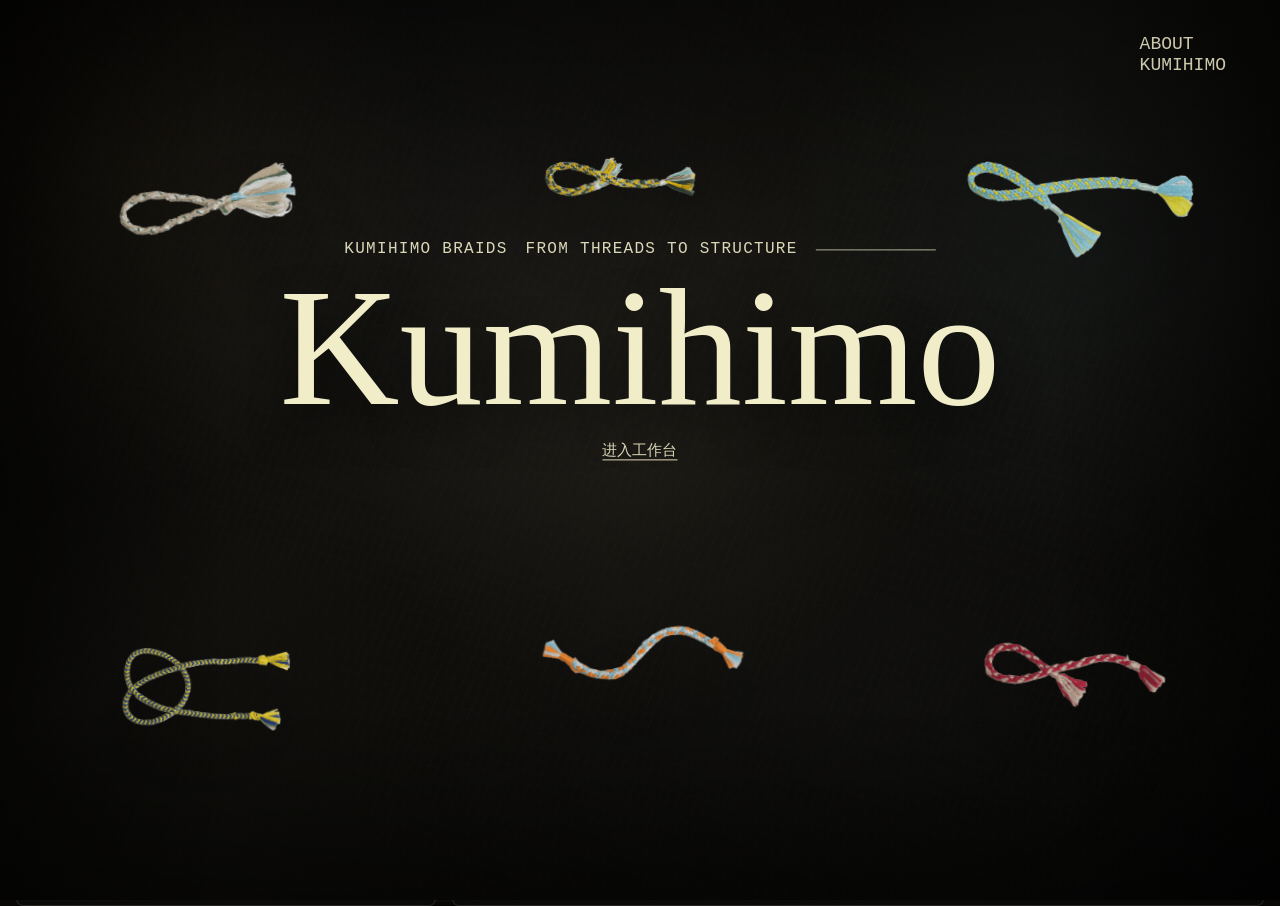
==== commit 88623078: "Load cache-safe Three.js asset" ====
--- a/index.html
+++ b/index.html
@@ -12,7 +12,7 @@
 <script type="text/javascript" src="./assets/fontdetect.js"></script>
 <script type="text/javascript" src="./assets/cdo.js"></script>
 <script type="text/javascript" src="./assets/cdoLibmin.1427373781.js"></script>
-<script type="text/javascript" src="./assets/three.js"></script>
+<script type="text/javascript" src="./assets/three.utf8.js"></script>
 <script type="text/javascript" src="./assets/braid3dmin.1369382255.js"></script><script>window.jQuery||document.write('<script src="/js/jquery-1.7.min.js"><\/script>');</script>
 <script>$(function(){$(".nojs").removeClass("nojs")});</script><style>
 /* ============================================
@@ -1433,4 +1433,4 @@
 </div></div>
 </section>
 </div><script type="text/javascript">window.addEventListener("load",function(){setTimeout(function(){if("undefined"!=typeof camera&&"undefined"!=typeof renderer&&"undefined"!=typeof scene){camera.position.z;var e=document.getElementById("braidModelContainer"),n=e?Math.max(760,e.clientWidth):1100,a=e?Math.max(560,e.clientHeight):640;camera.position.x=-16,camera.position.y=13,camera.position.z=354,renderer.setSize(n,a),camera.aspect=n/a,camera.updateProjectionMatrix(),renderer.render(scene,camera)}},500)});</script><script type="text/javascript">function atelierCurrentCameraState(){return"undefined"!=typeof camera&&camera?{position:{x:camera.position.x,y:camera.position.y,z:camera.position.z},rotation:{x:camera.rotation.x,y:camera.rotation.y,z:camera.rotation.z}}:null}function atelierNormalizeImportedProject(e){var t;try{t=JSON.parse(e)}catch(o){t=JSON.parse(decodeURIComponent(e))}return t&&"kumihimo-workbench"===t.app&&t.state?t.state:t}function atelierApplyImportedProject(e){if("function"!=typeof BraidState)throw new Error("BraidState is not available");var t=atelierNormalizeImportedProject(e);new BraidState(JSON.stringify(t)).apply(),braidStates.newState(),"function"==typeof updateSequenceDrawer&&updateSequenceDrawer(),"function"==typeof renderColourChangeNow?renderColourChangeNow():"function"==typeof updateScene&&updateScene()}function atelierInstallProjectImportControl(){var e=document.getElementById("importProjectFile");e&&!e.__atelierImportInstalled&&(e.__atelierImportInstalled=!0,e.addEventListener("change",function(t){var o=t.target.files&&t.target.files[0];if(o){var r=new FileReader;r.onload=function(t){try{atelierApplyImportedProject(String(t.target.result||""))}catch(e){window.alert("无法导入该文件，请确认它是由当前组纽工作台导出的 JSON 文件。"),window.console&&console.error}finally{e.value=""}},r.readAsText(o)}}))}function atelierExportTimestamp(){return(new Date).toISOString().replace(/[-:]/g,"").replace(/\..+$/,"").replace("T","-")}function atelierSanitizeExportName(e){var t=String(e||"").trim();return(t=(t=t.replace(/[\\/:*?"<>|]/g,"-").replace(/\s+/g," ")).replace(/^\.+|\.+$/g,""))||"kumihimo-project"}function atelierBuildExportFileName(e,t){var o=atelierSanitizeExportName(e);return t&&(o+="-"+atelierExportTimestamp()),o+".json"}function atelierDownloadProject(e){if("function"==typeof BraidState){var t=new BraidState,o={app:"kumihimo-workbench",version:1,exportedAt:(new Date).toISOString(),state:JSON.parse(t.toString()),camera:atelierCurrentCameraState()},r=JSON.stringify(o,null,2),n=new Blob([r],{type:"application/json;charset=utf-8"}),a=document.createElement("a");a.href=URL.createObjectURL(n),a.download=e||atelierBuildExportFileName("kumihimo-project",!0),document.body.appendChild(a),a.click(),document.body.removeChild(a),setTimeout(function(){URL.revokeObjectURL(a.href)},1e3)}}function atelierEnsureExportDialog(){var e=document.getElementById("exportDialogBackdrop");if(e)return e;var t=document.createElement("div");return t.id="exportDialogBackdrop",t.className="export-dialog-backdrop",t.innerHTML='<div class="export-dialog" role="dialog" aria-modal="true" aria-labelledby="exportDialogTitle"><h2 id="exportDialogTitle">导出项目</h2><label>文件名<input id="exportFileNameInput" type="text" autocomplete="off"></label><label class="export-option"><input id="exportTimestampOption" type="checkbox" checked> 添加时间戳</label><div id="exportFilePreview" class="export-preview"></div><div class="export-dialog-actions"><button type="button" id="exportCancelButton">取消</button><button type="button" id="exportConfirmButton">导出 JSON</button></div></div>',document.body.appendChild(t),t}function atelierOpenExportDialog(){var e=atelierEnsureExportDialog(),t=document.getElementById("exportFileNameInput"),o=document.getElementById("exportTimestampOption"),r=document.getElementById("exportFilePreview"),n=document.getElementById("exportCancelButton"),a=document.getElementById("exportConfirmButton"),i="kumihimo-project";function l(){r.textContent="导出后文件："+atelierBuildExportFileName(t.value||i,o.checked)}function c(){e.classList.remove("is-open"),document.removeEventListener("keydown",d)}function p(){var e=atelierBuildExportFileName(t.value||i,o.checked);c(),atelierDownloadProject(e)}function d(e){"Escape"===e.key&&c(),"Enter"===e.key&&document.activeElement===t&&(e.preventDefault(),p())}t.value=i,o.checked=!0,l(),t.oninput=l,o.onchange=l,n.onclick=c,a.onclick=p,e.onclick=function(t){t.target===e&&c()},document.addEventListener("keydown",d),e.classList.add("is-open"),setTimeout(function(){t.focus(),t.select()},0)}function atelierExportProject(){atelierOpenExportDialog()}function atelierOpenProjectImport(){atelierInstallProjectImportControl();var e=document.getElementById("importProjectFile");e&&e.click()}function atelierInstallProjectIOControls(){atelierInstallProjectImportControl();var e=document.getElementById("saveButton"),t=document.getElementById("importButton");e&&!e.__atelierExportInstalled&&(e.__atelierExportInstalled=!0,e.addEventListener("click",atelierExportProject)),t&&!t.__atelierImportButtonInstalled&&(t.__atelierImportButtonInstalled=!0,t.addEventListener("click",atelierOpenProjectImport))}window.saveClicked=atelierExportProject,window.importClicked=atelierOpenProjectImport,window.addEventListener("load",atelierInstallProjectIOControls);</script><script type="text/javascript">window.addEventListener("load",function(){setTimeout(function(){var e=document.getElementById("threadPossCanvas");e&&"undefined"!=typeof threads&&"undefined"!=typeof currentColour&&(e.addEventListener("click",function(t){if(!t.defaultPrevented&&window.atelierCanApplyColour&&window.atelierCanApplyColour()){var r=e.getBoundingClientRect(),n=t.clientX-r.left,a=t.clientY-r.top,i=e.width/2,o=n-i,d=a-e.height/2,l=Math.atan2(d,o),s=Math.sqrt(o*o+d*d),u=i-20+10;if(!(s<u-6||s>u+6)){for(var c=null,f=Math.PI,p=0;p<threads.length;p++){var m=threads[p],h=m.dir,y=Math.abs(l-h);y>Math.PI&&(y=2*Math.PI-y),y<f&&(f=y,c=m)}var w=Math.max(Math.PI/Math.max(threads.length,1),Math.PI/18);c&&f<w&&(c.setToCurrentColour(),"undefined"!=typeof braidStates&&braidStates.newState(),"undefined"!=typeof hideStartInstructions&&hideStartInstructions(),"undefined"!=typeof redrawAll&&redrawAll(),"function"==typeof renderScene?renderScene():"undefined"!=typeof renderer&&renderer&&"undefined"!=typeof scene&&"undefined"!=typeof camera&&renderer.render(scene,camera),t.preventDefault(),t.stopImmediatePropagation())}}}),e.style.cursor="default")},600)}),function(){var e=!1,t={active:!1,moved:!1,blockClick:!1,lastX:0,lastY:0,startX:0,startY:0};function r(){return!("undefined"==typeof camera||!camera||(camera.position.x=-16,camera.position.y=13,camera.position.z=354,"undefined"!=typeof renderer&&renderer&&"undefined"!=typeof scene&&("function"==typeof camera.updateProjectionMatrix&&camera.updateProjectionMatrix(),renderer.render(scene,camera)),window.__atelierCameraFramed=!0,0))}function n(){if(window.__atelierStandardCameraResetInstalled||"function"!=typeof resetCamera)return!1;var e=resetCamera;return window.resetCamera=function(){e.apply(this,arguments),r()},window.__atelierStandardCameraResetInstalled=!0,!0}function a(e){if("number"==typeof e){for(var t=e.toString(16);t.length<6;)t="0"+t;return"#"+t}return e?"#"===e.charAt(0)?e:"#"+e:"#d8b46a"}function i(e){e&&!e._atelierEnhanced&&(e._atelierEnhanced=!0,e.applyAtelierMaterial=function(){var e=function(e){var t=e&&e._colour&&e._colour.toNum?e._colour.toNum():14201962,r={color:t,overdraw:!0};return THREE.MeshPhongMaterial?(r.specular=6047784,r.shininess=34,"ambient"in THREE.MeshPhongMaterial.prototype&&(r.ambient=t),new THREE.MeshPhongMaterial(r)):new THREE.MeshLambertMaterial(r)}(this);e.needsUpdate=!0,this.tube&&(this.tube.material=e,this.tube.material.needsUpdate=!0),this.end&&(this.end.material=e,this.end.material.needsUpdate=!0)},e.setToCurrentColour=function(){this._colour=new CdoColour(currentColour),this.applyAtelierMaterial(),colourList.colourUsed(currentColour)})}function o(){if("undefined"!=typeof threads&&threads){for(var e=0;e<threads.length;e++)i(threads[e]),threads[e].applyAtelierMaterial&&threads[e].applyAtelierMaterial();window.atelierDebug={enhancedThreads:threads.length,threadCount:threads.length,materialType:threads[0]&&threads[0].tube&&threads[0].tube.material?threads[0].tube.material.constructor.name:null,hasFiberTexture:!!(threads[0]&&threads[0].tube&&threads[0].tube.material&&threads[0].tube.material.map)},document.body.dataset.atelierEnhancedThreads=String(threads.length),document.body.dataset.atelierFiberTexture=window.atelierDebug.hasFiberTexture?"true":"false"}}function d(){try{if(window.atelierDebug={installAttempted:!0,hasThree:"undefined"!=typeof THREE,hasThreads:"undefined"!=typeof threads,hasUpdateScene:"function"==typeof updateScene},document.body.dataset.atelierInstallAttempted="true","undefined"==typeof THREE||"undefined"==typeof threads)return!1;if(!window.__atelierUpdateSceneWrapped&&"function"==typeof updateScene){var e=updateScene;updateScene=function(){e(),o()},window.__atelierUpdateSceneWrapped=!0}return window.__atelierLightsAdded||"function"!=typeof addLight||(addLight(16769962,-45,110,95),addLight(8957616,70,52,-60),window.__atelierLightsAdded=!0),"undefined"!=typeof renderer&&renderer&&(renderer.setClearColor?renderer.setClearColor(197379,0):renderer.setClearColorHex&&renderer.setClearColorHex(197379,0),renderer.domElement&&(renderer.domElement.style.background="transparent")),"function"==typeof updateScene?updateScene():o(),!0}catch(e){return window.atelierDebug={installAttempted:!0,installError:e&&e.message?e.message:String(e)},document.body.dataset.atelierInstallError=window.atelierDebug.installError,!1}}function l(e){e=void 0===e?16:e,d()?s():e>0&&setTimeout(function(){l(e-1)},250)}function s(){var e=document.getElementById("braidModelContainer"),t=document.getElementById("braidModel");if(e&&t&&"undefined"!=typeof renderer&&renderer&&"undefined"!=typeof camera){var n=Math.max(760,e.clientWidth),a=Math.max(560,e.clientHeight);renderer.setSize(n,a),camera.aspect=n/a,window.__atelierCameraFramed||r(),camera.updateProjectionMatrix(),renderer.domElement&&(renderer.domElement.style.width="100%",renderer.domElement.style.height="100%"),"function"==typeof renderScene?renderScene():"undefined"!=typeof scene&&renderer.render(scene,camera)}}function u(){var e=document.getElementById("braidModelContainer"),r=document.getElementById("braidModel");e&&r&&!e.__atelierDragInstalled&&(e.__atelierDragInstalled=!0,r.addEventListener("click",function(e){t.blockClick&&(e.preventDefault(),e.stopImmediatePropagation(),t.blockClick=!1)},!0),e.addEventListener("mousedown",function(r){t.active=!0,t.moved=!1,t.startX=t.lastX=r.clientX,t.startY=t.lastY=r.clientY,e.classList.add("is-dragging")}),document.addEventListener("mousemove",function(e){if(t.active){var r=e.clientX-t.startX,n=e.clientY-t.startY,a=e.clientX-t.lastX,i=e.clientY-t.lastY;t.lastX=e.clientX,t.lastY=e.clientY,Math.sqrt(r*r+n*n)>5&&(t.moved=!0,t.blockClick=!0),t.moved&&function(e,t){if("undefined"!=typeof threads&&"undefined"!=typeof camera){for(var r=0;r<threads.length;r++)threads[r].mesh&&(threads[r].mesh.rotation.y+=.008*e);var n;camera.position.y=(n=camera.position.y+.12*t,Math.max(-80,Math.min(120,n))),"undefined"!=typeof renderer&&"undefined"!=typeof scene&&renderer.render(scene,camera)}}(a,i)}}),document.addEventListener("mouseup",function(){t.active&&(t.active=!1,e.classList.remove("is-dragging"),t.moved&&setTimeout(function(){t.blockClick=!1},80))}))}function c(){var e=document.getElementById("enterWorkbench"),t=document.getElementById("returnHero");if(e&&!e.__atelierInstalled||(e=null),e&&(e.__atelierInstalled=!0,e.addEventListener("click",function(){document.body.classList.add("workbench-entered"),window.atelierDebug={entryClicked:!0},setTimeout(function(){l(8),s()},260)})),t&&!t.__atelierInstalled){t.__atelierInstalled=!0;var r=function(){document.body.classList.remove("workbench-entered"),window.scrollTo(0,0)};t.addEventListener("click",r),t.addEventListener("keydown",function(e){"Enter"!==e.key&&" "!==e.key||(e.preventDefault(),r())})}}function f(){var e=document.getElementById("sequencePanel"),t=document.getElementById("diagrams"),r=document.getElementById("sequenceToggle");if(e&&t&&r){!function(){p();var e=document.getElementById("diagrams");if(e){for(var t=e.querySelectorAll(".diagramItem"),r=0;r<t.length;r++){var n=t[r],a=n.querySelector(".diagramStepLabel");a||((a=document.createElement("div")).className="diagramStepLabel",n.insertBefore(a,n.firstChild)),a.textContent="step"+(r+1)}!function(){if("undefined"!=typeof allSteps)for(var e=0;e<allSteps.length;e++){var t=allSteps[e]&&allSteps[e].diagram;t&&!t.__atelierArrowRestyled&&(t.__atelierArrowRestyled=!0,t.blobRadius=5.4,t.drawDisk=function(){var e=this.ctx;e.lineWidth=1.2,e.strokeStyle="rgba(216, 180, 106, 0.48)",e.beginPath(),e.arc(this.xo,this.yo,this.diskRadius,0,2*Math.PI),e.closePath(),e.stroke();for(var t=0;t<this.desc.poss.length;t++){var r=this.desc.poss[t];this.drawBlob(this.blobPos(r.angle),"rgba(245, 239, 226, 0.52)",threads[r.id].cssColour())}},t.drawBlob=function(e,t,r){var n=this.ctx;n.save(),n.lineWidth=1.1,n.strokeStyle="#000000"===t?"rgba(245, 239, 226, 0.52)":t,n.fillStyle=r,n.shadowColor="rgba(0, 0, 0, 0.38)",n.shadowBlur=2,n.beginPath(),n.arc(e.x,e.y,this.blobRadius,0,2*Math.PI),n.closePath(),n.fill(),n.shadowBlur=0,n.stroke(),n.restore()},t.drawMove=function(e){var t=this.blobPos(e.from),r=this.blobPos(e.to),n=threads[e.id].cssColour();this.drawBlob(t,"rgba(245, 239, 226, 0.52)",n),this.drawBlob(r,"rgba(0,0,0,0.5)","rgba(255,255,255,0.3)"),this.drawArrow(t,r)},t.drawRepeat=function(){var e=this.ctx,t=P();e.save(),e.fillStyle="rgba(216, 180, 106, 0.92)",e.shadowColor="rgba(0, 0, 0, 0.55)",e.shadowBlur=3,e.textAlign="center",e.textBaseline="middle",e.font="13px Arial, 'PingFang SC', 'Microsoft YaHei', sans-serif",e.fillText("从第 "+this.desc.repeatFrom+" 步到第 "+t+" 步",this.xo,this.yo-10),e.fillText("循环 "+this.desc.repeatTimes+" 次",this.xo,this.yo+14),e.restore()},t.drawArrow=function(e,t){var r=this.ctx;r.lineWidth=.75,r.strokeStyle="rgba(28, 22, 13, 0.78)",r.fillStyle="rgba(196, 166, 105, 0.78)",r.beginPath(),r.moveTo(e.x,e.y);var n=new THREE.Vector2(e.x,e.y),a=new THREE.Vector2(t.x,t.y).clone().sub(n),i=a.length();if(!(i<.1)){a.divideScalar(i);var o=new THREE.Vector2(-a.y,a.x),d=n.clone(),l=1.15,s=4.5;this.addLine(d.add(o.clone().multiplyScalar(l))),this.addLine(d.add(a.clone().multiplyScalar(i-l-s))),this.addLine(d.add(o.clone().multiplyScalar(s))),this.addLine(d.add(o.clone().multiplyScalar(-s-l)).add(a.clone().multiplyScalar(l+s))),this.addLine(d.add(o.clone().multiplyScalar(-s-l)).add(a.clone().multiplyScalar(-l-s))),this.addLine(d.add(o.clone().multiplyScalar(s))),this.addLine(d.add(a.clone().multiplyScalar(-(i-l-s)))),this.addLine(d.add(o.clone().multiplyScalar(l))),r.closePath(),r.fill(),r.stroke()}},t.update&&t.update())}}()}}();var n=Math.max(0,t.clientWidth),a=Math.max(1,Math.floor(n/122)),i=t.querySelectorAll(".diagramItem").length>a;if(e.classList.toggle("has-overflow",i),r.style.display=i?"":"none",!i)return e.classList.remove("is-expanded","is-collapsed"),document.body.classList.remove("sequence-expanded"),r.setAttribute("aria-expanded","false"),void(r.textContent="展开");e.dataset.userCollapsed?(e.classList.add("is-collapsed"),e.classList.remove("is-expanded"),document.body.classList.remove("sequence-expanded"),r.setAttribute("aria-expanded","false"),r.textContent="展开"):(e.classList.add("is-expanded"),e.classList.remove("is-collapsed"),document.body.classList.add("sequence-expanded"),r.setAttribute("aria-expanded","true"),r.textContent="收起")}}function p(){if(window.CanvasRenderingContext2D&&!CanvasRenderingContext2D.prototype.__atelierStepLabelFiltered){var e=CanvasRenderingContext2D.prototype.fillText;CanvasRenderingContext2D.prototype.fillText=function(t){var r=this.canvas;if(!(r&&r.classList&&r.classList.contains("diagramCanvas")&&/^step\s+\d+$/i.test(String(t||""))))return e.apply(this,arguments)},CanvasRenderingContext2D.prototype.__atelierStepLabelFiltered=!0}}function m(){var e=document.getElementById("sequencePanel"),t=document.getElementById("diagrams"),r=document.getElementById("sequenceToggle");e&&t&&r&&!e.__atelierDrawerInstalled&&(e.__atelierDrawerInstalled=!0,r.addEventListener("click",function(){e.classList.contains("is-expanded")?e.dataset.userCollapsed="true":delete e.dataset.userCollapsed,f()}),"undefined"!=typeof MutationObserver&&new MutationObserver(f).observe(t,{childList:!0}),setTimeout(f,0))}function h(){return e}function y(){"undefined"!=typeof marudaiView&&marudaiView&&marudaiView.draw&&marudaiView.draw(),"function"==typeof updateScene&&(updateScene(),o()),"function"==typeof renderScene?renderScene():"undefined"!=typeof renderer&&renderer&&"undefined"!=typeof scene&&"undefined"!=typeof camera&&renderer.render(scene,camera),"function"==typeof requestAnimationFrame&&requestAnimationFrame(function(){"function"==typeof renderScene?renderScene():"undefined"!=typeof renderer&&renderer&&"undefined"!=typeof scene&&"undefined"!=typeof camera&&renderer.render(scene,camera),requestAnimationFrame(function(){"function"==typeof renderScene?renderScene():"undefined"!=typeof renderer&&renderer&&"undefined"!=typeof scene&&"undefined"!=typeof camera&&renderer.render(scene,camera)})})}function w(e){return!(!h()||!e||"undefined"==typeof currentColour||(e._colour=new CdoColour(currentColour),e.applyAtelierMaterial&&e.applyAtelierMaterial(),"function"==typeof e.updateScene&&(e.updateScene(),i(e),e.applyAtelierMaterial&&e.applyAtelierMaterial()),"undefined"!=typeof colourList&&colourList&&colourList.colourUsed&&colourList.colourUsed(currentColour),"undefined"!=typeof braidStates&&braidStates.newState(),"undefined"!=typeof hideStartInstructions&&hideStartInstructions(),"undefined"!=typeof marudaiView&&marudaiView&&marudaiView.draw&&marudaiView.draw(),"undefined"!=typeof renderer&&renderer&&"undefined"!=typeof scene&&"undefined"!=typeof camera&&renderer.render(scene,camera),y(),0))}function v(){var e=document.getElementById("atelierColourModeToggle"),t=document.getElementById("atelierPaletteHint"),r=document.getElementById("threadPossCanvas"),n=h();document.body.classList.toggle("atelier-colour-mode",n),e&&(e.classList.toggle("is-active",n),e.setAttribute("aria-pressed",n?"true":"false"),e.textContent=n?"改色模式：开启":"改色模式：关闭"),t&&(t.textContent=n?"改色模式已开启：点击编盘线轴或 3D 模型线轴应用当前颜色。":"开启改色模式后，点击编盘线轴或 3D 模型中的线轴应用当前颜色。"),r&&(r.style.cursor=n?"crosshair":"default")}function g(){var t=document.getElementById("atelierColourModeToggle");t&&!t.__atelierColourModeInstalled&&(t.__atelierColourModeInstalled=!0,t.addEventListener("click",function(){e=!e,v()})),window.atelierCanApplyColour=h,v()}function b(e){if(!h()||t.blockClick||"undefined"==typeof THREE||"undefined"==typeof camera||"undefined"==typeof scene)return!1;var r=document.getElementById("braidModel");if(!r)return!1;var n=r.getBoundingClientRect(),a=e.clientX-n.left,i=e.clientY-n.top;if(a<0||i<0||a>n.width||i>n.height)return!1;var o=new THREE.Vector3(a/n.width*2-1,-i/n.height*2+1,.5);if("undefined"!=typeof projector&&projector&&projector.unprojectVector)projector.unprojectVector(o,camera);else{if(!o.unproject)return!1;o.unproject(camera)}for(var d=scene.__objects||scene.children||[],l=new THREE.Raycaster(camera.position,o.sub(camera.position).normalize()).intersectObjects(d,!0),s=0;s<l.length;s++){var u=l[s].object,c=u&&u.braidThread;if(!c&&u&&u.parent&&(c=u.parent.braidThread),c&&w(c))return e.preventDefault(),e.stopImmediatePropagation(),!0}return!1}function C(){var e=document.getElementById("braidModel");if(e&&(window.jQuery&&window.jQuery(e).off("click"),!e.__atelierImmediateColouringInstalled)){e.__atelierImmediateColouringInstalled=!0,e.dataset.atelierImmediateColouring="true";var r=!1;e.addEventListener("mousedown",function(e){h()&&b(e)&&(r=!0,t.blockClick=!0,setTimeout(function(){t.blockClick=!1,r=!1},120))},!0),e.addEventListener("click",function(e){if(r)return e.preventDefault(),void e.stopImmediatePropagation();h()&&b(e)},!0)}}function S(e){e=a(e).toLowerCase();var t=document.getElementById("atelierColourPicker"),r=document.getElementById("atelierCurrentColour"),n=document.querySelectorAll(".atelier-swatch");t&&t.value!==e&&(t.value=e),r&&(r.style.backgroundColor=e);for(var i=0;i<n.length;i++)n[i].classList.toggle("is-selected",n[i].dataset.colour===e)}function I(e){if(e=a(e).toLowerCase(),"undefined"!=typeof currentColour&&(currentColour=e),"undefined"!=typeof colourSource&&colourSource&&colourSource.setColour)try{colourSource.setColour(e)}catch(e){}S(e)}function E(){var e=document.getElementById("atelierColourPicker"),t=document.getElementById("atelierSwatches");if(e&&t&&!e.__atelierPaletteInstalled){e.__atelierPaletteInstalled=!0;var r=["#ff4b2f","#ff8a2a","#f2d45c","#82e56f","#58dfc4","#55b8ff","#8c7dff","#ee4da0","#f3efe3","#c9a46b","#8f4b36","#1f2937","#2b6f5c","#3956a6","#6b3f8d","#111111"];t.innerHTML="";for(var n=0;n<r.length;n++){var i=document.createElement("button");i.type="button",i.className="atelier-swatch",i.dataset.colour=r[n],i.style.setProperty("--swatch-colour",r[n]),i.title=r[n],i.addEventListener("click",function(e){I(e.currentTarget.dataset.colour)}),t.appendChild(i)}e.addEventListener("input",function(){I(e.value)}),e.addEventListener("change",function(){I(e.value)}),setTimeout(function(){S(a("undefined"==typeof currentColour?"#ff0000":currentColour).toLowerCase())},0)}}function _(e){if(!h()||!e||"undefined"==typeof currentColour)return!1;if(e._colour=new CdoColour(currentColour),i(e),e.applyAtelierMaterial&&e.applyAtelierMaterial(),"function"==typeof e.updateScene&&(e.updateScene(),i(e),e.applyAtelierMaterial&&e.applyAtelierMaterial()),"undefined"!=typeof colourList&&colourList&&colourList.colourUsed&&colourList.colourUsed(currentColour),"undefined"!=typeof braidStates&&braidStates.newState(),"undefined"!=typeof hideStartInstructions&&hideStartInstructions(),"undefined"!=typeof marudaiView&&marudaiView&&marudaiView.draw&&marudaiView.draw(),"undefined"!=typeof allSteps)for(var t=0;t<allSteps.length;t++)allSteps[t]&&allSteps[t].updateDiagram&&allSteps[t].updateDiagram();return"undefined"!=typeof renderer&&renderer&&"undefined"!=typeof scene&&"undefined"!=typeof camera&&renderer.render(scene,camera),y(),!0}function L(){var e=document.getElementById("threadPossCanvas");if(e&&!e.__atelierColouringInstalled){e.__atelierColouringInstalled=!0,e.dataset.atelierColouringInstalled="true";var t=!1;e.addEventListener("mousedown",function(n){if(0===n.button&&h()){var a=e.getBoundingClientRect(),i=r({x:n.clientX-a.left,y:n.clientY-a.top});t=!(!i||!_(i)),n.preventDefault(),n.stopImmediatePropagation()}},!0),e.addEventListener("click",function(n){if(h()){if(t)return t=!1,n.preventDefault(),void n.stopImmediatePropagation();var a=e.getBoundingClientRect(),i=r({x:n.clientX-a.left,y:n.clientY-a.top});i&&_(i)&&(n.preventDefault(),n.stopImmediatePropagation())}},!0)}function r(e){if("undefined"==typeof marudaiView||!marudaiView||"function"!=typeof marudaiView.threadAtPos)return null;var t=marudaiView.threadAtPos(e);return t>=0&&threads[t]?threads[t]:null}}function x(){if(window.__atelierResetColourPreserverInstalled||"function"!=typeof resetClicked)return!1;window.__atelierResetColourPreserverInstalled=!0;var e=resetClicked;return window.resetClicked=resetClicked=function(){var t=[];if("undefined"!=typeof threads)for(var r=0;r<threads.length;r++)threads[r]&&threads[r]._colour&&(t[r]=threads[r]._colour.toNum());e();for(var n=0;n<t.length&&n<threads.length;n++)void 0!==t[n]&&threads[n].setColour(t[n]);"function"==typeof updateScene&&updateScene(),"function"==typeof redrawAll&&redrawAll(),"undefined"!=typeof braidStates&&braidStates.newState&&braidStates.newState()},!0}function M(){if(window.__atelierMarudaiThreadRadiusInstalled||"function"!=typeof MarudaiView)return!1;window.__atelierMarudaiThreadRadiusInstalled=!0;var e=MarudaiView;return window.MarudaiView=MarudaiView=function(t){var r=new e(t);r.threadRadius=6;var n=r.draw;return r.draw=function(){n.call(this),this.ctx&&(this.ctx.save(),this.ctx.lineWidth=1.2,this.ctx.strokeStyle="rgba(216, 180, 106, 0.52)",this.ctx.shadowColor="rgba(216, 180, 106, 0.2)",this.ctx.shadowBlur=3,this.ctx.beginPath(),this.ctx.arc(this.xo,this.yo,this.marudaiRadius,0,2*Math.PI),this.ctx.closePath(),this.ctx.stroke(),this.ctx.restore())},r},!0}function T(){return!window.__atelierSymmetricInitialThreadLayoutInstalled&&"function"==typeof initThreadInput&&(window.__atelierSymmetricInitialThreadLayoutInstalled=!0,window.initThreadInput=initThreadInput=function(){for(var e in threads)threads[e].destroy();braidTipHeight=1,threads=[];for(var t=Number($("#numThreads").val()),r=function(e){return e%2==0?-Math.PI/2+Math.PI/e:-Math.PI/2}(t),n=0;n<t;n++){var a=r+2*n*Math.PI/t,i=new BraidThread(a,n);i.setColour(simpleColour(n)),threads.push(i),i.addStartBlob(t)}marudaiView.initThreads(),cancelExec(),showProgress()},!0)}function P(){var e=1;if("undefined"!=typeof allSteps&&allSteps)for(var t=0;t<allSteps.length;t++)allSteps[t]&&"threadMove"===allSteps[t].type&&(e=allSteps[t].num);return Math.max(1,e)}function k(){var e=document.getElementById("repeatToStepLabel");e&&(e.textContent=String(P()))}function B(){if("function"!=typeof setRepeatLimits)return k(),!1;if(!window.__atelierRepeatToStepLabelInstalled){var e=setRepeatLimits;window.setRepeatLimits=setRepeatLimits=function(){e(),k()},window.__atelierRepeatToStepLabelInstalled=!0}return k(),!0}window.atelierApplyStandardCameraFrame=r,window.saveClicked=atelierExportProject,window.importClicked=function(){var e=document.getElementById("importProjectFile");e&&e.click()},window.addEventListener("load",function(){var e;M(),T(),p(),n(),c(),u(),E(),g(),(e=document.getElementById("importProjectFile"))&&!e.__atelierImportInstalled&&(e.__atelierImportInstalled=!0,e.addEventListener("change",function(t){var r=t.target.files&&t.target.files[0];if(r){var n=new FileReader;n.onload=function(t){try{!function(e){if("function"!=typeof BraidState)throw new Error("BraidState is not available");var t=function(e){var t;try{t=JSON.parse(e)}catch(r){t=JSON.parse(decodeURIComponent(e))}return t&&"kumihimo-workbench"===t.app&&t.state?t.state:t}(e);new BraidState(JSON.stringify(t)).apply(),braidStates.newState(),f(),y()}(String(t.target.result||""))}catch(e){window.alert("无法导入该文件，请确认它是由当前组纽工作台导出的 JSON 文件。"),window.console&&console.error}finally{e.value=""}},n.readAsText(r)}})),C(),m(),L(),x(),B(),setTimeout(function(){n(),g(),C(),x(),B(),l()},900)}),window.addEventListener("resize",function(){setTimeout(function(){s(),f()},80)}),M(),T(),p(),n(),c(),u(),E(),g(),C(),m(),L(),x(),B();var A=0,R=setInterval(function(){A++,M(),T(),n(),c(),u(),s(),g(),C(),x(),B(),(d()||A>20)&&clearInterval(R)},500)}();</script></body>
-</html>+</html>
--- a/assets/cdo-screen.css
+++ b/assets/cdo-screen.css
@@ -0,0 +1,5 @@
+@charset "utf-8";/*! normalize.css v2.1.1 | MIT License | git.io/normalize */article,aside,details,figcaption,figure,footer,header,hgroup,main,nav,section,summary{display:block}audio,canvas,video{display:inline-block}audio:not([controls]){display:none;height:0}[hidden]{display:none}html{background:#fff;color:#000;font-family:sans-serif;-ms-text-size-adjust:100%;-webkit-text-size-adjust:100%}body{margin:0}a:focus{outline:thin dotted}a:active,a:hover{outline:0}h1{font-size:2em;margin:.67em 0}abbr[title]{border-bottom:1px dotted}b,strong{font-weight:bold}dfn{font-style:italic}hr{-moz-box-sizing:content-box;box-sizing:content-box;height:0}mark{background:#ff0;color:#000}code,kbd,pre,samp{font-family:monospace,serif;font-size:1em}pre{white-space:pre-wrap}q{quotes:"\201C" "\201D" "\2018" "\2019"}small{font-size:80%}sub,sup{font-size:75%;line-height:0;position:relative;vertical-align:baseline}sup{top:-0.5em}sub{bottom:-0.25em}img{border:0}svg:not(:root){overflow:hidden}figure{margin:0}fieldset{border:1px solid #c0c0c0;margin:0 2px;padding:.35em .625em .75em}legend{border:0;padding:0}button,input,select,textarea{font-family:inherit;font-size:100%;margin:0}button,input{line-height:normal}button,select{text-transform:none}button,html input[type="button"],input[type="reset"],input[type="submit"]{-webkit-appearance:button;cursor:pointer}button[disabled],html input[disabled]{cursor:default}input[type="checkbox"],input[type="radio"]{box-sizing:border-box;padding:0}input[type="search"]{-webkit-appearance:textfield;-moz-box-sizing:content-box;-webkit-box-sizing:content-box;box-sizing:content-box}input[type="search"]::-webkit-search-cancel-button,input[type="search"]::-webkit-search-decoration{-webkit-appearance:none}button::-moz-focus-inner,input::-moz-focus-inner{border:0;padding:0}textarea{overflow:auto;vertical-align:top}table{border-collapse:collapse;border-spacing:0}article,aside,details,figcaption,figure,footer,header,hgroup,menu,nav,section{display:block}body{margin:0;padding:0;text-align:center;font-family:Arial,Helvetica,sans-serif;font-size:100%}label{font-size:80%;color:#000;padding:0;display:block}input,textarea{display:inline-block;outline-style:none;margin-bottom:0;padding-bottom:0;font-size:90%;line-height:1.5em}textarea{font:90% Arial,Helvetica,sans-serif;line-height:1.6;border:solid 1px #999;padding:5px 3px 3px 7px;border:solid 1px #bbb;border-radius:.3em;-moz-border-radius:.3em}input[type="file"]{border:1px solid #999;padding:4px 0 4px 4px}.button,input[type="submit"],input[type="button"],.submit,button[type="button"]:not(.braid3dButton,.toolButton){font-weight:normal;margin:0;padding:3px 15px 3px 15px;background:#d05e0b url(images/bg-orange.png) repeat-x top left;color:#fff;-moz-border-bottom-colors:none;-moz-border-left-colors:none;-moz-border-right-colors:none;-moz-border-top-colors:none;border-color:#ccc #aaaaaa #aaa #cccccc;border-radius:1em;-moz-border-radius:1em;border-style:solid;border-width:1px}#comments .reply a{font-weight:normal;font-size:90%;margin:0;padding:3px 15px 3px 15px;background:#d05e0b url(images/bg-orange.png) repeat-x top left;color:#fff;float:right;border-radius:.3em .3em;-moz-border-radius:.3em .3em;border-radius:1em;-moz-border-radius:1em;-moz-border-bottom-colors:none;-moz-border-left-colors:none;-moz-border-right-colors:none;-moz-border-top-colors:none;border-color:#ccc #aaaaaa #aaa #cccccc;border-radius:1em;-moz-border-radius:1em;border-style:solid;border-width:1px}a.loadSaveField{margin:0}header#branding{background:white url(images/cdoBackground.jpg) top left no-repeat;height:164px;width:1099px;margin:auto}.screen-reader-text,.assistive-text{position:absolute!important;clip:rect(1px 1px 1px 1px);clip:rect(1px,1px,1px,1px)}#main{text-align:center;width:68.6em;margin:auto;position:relative}#content{position:relative;color:black;text-align:left;width:43.7em;margin:auto;top:-1.5em}.with-top-bar #content{top:4.5em;margin-bottom:5.5em}#content a{color:#d05e0b}.entry-meta{font-size:80%;float:right;margin-bottom:1em}footer.entry-meta{float:left;font-size:75%}footer.entry-meta a{text-decoration:none}footer.entry-meta .vcard{padding:0}.entry-meta>span{padding-left:7px}footer.entry-meta{clear:both}#left-col{width:160px;position:absolute;top:0;left:0}#right-col{width:180px;position:absolute;top:0;right:0}#left-col aside,#right-col aside{margin:5px;padding:5px;margin-bottom:10px}#left-col aside h3,#right-col aside h3{font-size:80%;margin-top:5px;margin-bottom:10px}#left-col aside{padding-top:0}#top-bar{position:absolute;top:-100px;left:184px;right:0;width:728px;margin:auto;margin-left:0}#bottom-bar{width:728px;margin:auto;margin-bottom:2em}#nav-above a,#nav-below a{text-decoration:none}.pre-page,#nav-above,#nav-below{clear:both;font-size:75%}.pre-page,#nav-above{margin-bottom:2em;margin-top:0;min-height:2em}.pre-page:empty{height:0}#nav-below{margin-top:-1em}.nav-previous{float:right}.nav-next{float:left}h1.page-title,h1.entry-title{font-weight:normal;margin-bottom:0;margin-top:0}.no-results .entry-header h1.entry-title{font-size:150%}.entry-header,.page-header{position:relative;border-bottom:1px dotted grey}#content .entry-header h2{position:absolute;right:0;bottom:0;margin-bottom:.4em;font-size:90%;display:inline-block}#content .cdo-logged-in{position:absolute;right:0;margin:0;margin-top:-40px;font-size:90%;font-weight:bold;display:inline-block}article.cdo-mosaic{display:inline-block;width:10em;padding-bottom:1em;margin-bottom:1em;text-align:center;vertical-align:top}article.no-results,article.not-found{width:100%;height:100%;text-align:left}.archive article img{padding:.2em;border:1px solid #999}.archive aside article img{padding:.2em;border:0}.archive figure.gallery-thumb{margin:auto}.archive article footer.entry-meta{float:none;font-size:70%;text-align:center}.cdo_mosaic_links{display:inline-block}.entry-content{clear:both;min-height:100px}.entry-content img{max-width:100%}footer#colophon{position:relative;font-size:x-small;color:green;max-width:1000px;margin:auto;top:-2em;clear:both}footer#colophon ul{margin-left:6.2em;list-style:none}footer#colophon li{float:left;text-align:center;margin:.3em}.clear{clear:both;margin:0;padding:0;height:0}.alignleft{display:inline;float:left}.alignright{display:inline;float:right}.aligncenter{clear:both;display:block;margin-left:auto;margin-right:auto}#commentform{font-size:90%}#comments ol,#comments ul{border:1px solid #999;border-radius:.7em .6em;-moz-border-radius:.7em .6em;padding:5px;margin:5px}#comments ul{list-style:none;margin-left:50px}#comments article{padding-bottom:40px;font-size:95%}#comments .comment-author,#comments .comment-meta{font-size:80%}#comments .comment-meta{padding-bottom:5px;border-bottom:1px dotted #999}#comments .comment-author cite{font-weight:bold;font-style:normal}#comments .reply a,#comments .comment-meta a{text-decoration:none}#respond h3{font-size:100%;padding:2px 0 2px 5px;margin:0;margin-top:20px;background:#eee}#respond form{margin-top:-10px}#respond .logged-in-as{font-size:80%}#respond .logged-in-as a{text-decoration:none}#commentform label{font-weight:bold;font-size:100%;color:#000;padding:6px;float:left;text-align:center;height:18px;width:80px;border:solid 1px #999;border-top-left-radius:.7em .6em;border-bottom-left-radius:.7em .6em;-moz-border-radius-topleft:.7em .6em;-moz-border-radius-bottomleft:.7em .6em}#commentform input[type="text"]{border:solid 1px #bbb;height:18px;margin:0;padding:6px;border-left:none;border-top-right-radius:.7em .6em;border-bottom-right-radius:.7em .6em;-moz-border-radius-topright:.7em .6em;-moz-border-radius-bottomright:.7em .6em;float:none}#commentform input[type="text"]:focus{border:solid 2px #d05e0b;padding:5px}#commentform textarea{font:110% Arial,Helvetica,sans-serif;height:140px;border:solid 1px #999;padding:5px 3px 3px 7px;margin-top:-1px;width:90%;max-width:90%;border:solid 1px #bbb;border-radius:.7em .6em;border-top-left-radius:0;-moz-border-radius:.7em .6em;-moz-border-radius-topleft:0;float:none}#commentform .comment-form-comment label{border-top-left-radius:.7em .6em;border-top-right-radius:.7em .6em;border-bottom-left-radius:0;-moz-border-radius-topleft:.7em .6em;-moz-border-radius-bottomleft:0}#follow-us a{text-decoration:none}a img{border:0}p img{margin-bottom:.5em}img.size-auto,img.size-full,img.size-large,img.size-medium,.attachment img,.widget-area img,.wp-caption{max-width:100%;height:auto}img.alignleft{margin-right:1em}img.alignright{margin-left:1em}.wp-caption{padding:.5em;text-align:center}.wp-caption img{margin:.25em}.wp-caption .wp-caption-text{margin:.5em}.wp-smiley{margin:0}.cdo_mosaic_links{font-size:10px;clear:both;width:106px}.cdo_upload_description{color:#666;font-family:sans-serif;font-size:10px;font-style:italic;line-height:110%}#cdo-latest .gallery-thumb,#lhcolumn .gallery-thumb{margin:5px 15px 0 15px}#cdo-latest article,#lhcolumn .mpbraid{border:1px solid #999;border-radius:5px;moz-border-radius:5px;margin-bottom:10px;padding:5px}#cdo-latest a,#lhcolumn a{text-decoration:none;font-size:75%;color:#d05e0b}aside#search input{margin-top:5px}h1.widget-title{font-size:125%}.cdo_pg_author,.cdo_dg_author{margin-top:10px}.lost-password{position:relative;top:-10px;font-size:80%}.login-remember{margin:0}.kmMenuBar{margin:0;padding:0;position:relative;text-align:center;top:.0em}.kmMenuBar button{display:block;text-decoration:none;cursor:pointer}.kmMenuBar li{margin:0;float:left;display:block;padding-left:0;position:relative}.kmMenuBar>ul{padding-left:0}.kmMenuBar button{color:#333;margin-right:.45em;font-weight:bold;font-size:medium;display:block;height:2.1em;width:5.93em;background:#d8b148;border:.13em solid #d8b148;border-radius:.9em;-moz-border-radius:.9em .6em;padding:.3em .1em;padding-bottom:.4em}.kmMenuBar li button.current{background:#df7036;border:.13em solid #df7036}.kmMenuBar ul{margin-left:auto;margin-right:auto}#content a img{border:0;text-decoration:none;padding-right:.5em;margin-bottom:-0.3em}.cdokb-adjustable input[type="submit"]{font-size:90%;padding:1px 5px 1px 6px;margin:0}#content h2{margin-bottom:-0.5em;font-size:large}h2#comments-title{margin-bottom:0}#content h2+div>div{margin-top:1em}.examples{font-size:small;margin-bottom:2em}.examples ul{list-style:none;margin-top:0}.examples li{padding:0;margin:0}.entry-meta .cdo-braid-names{font-size:130%}.hidden{display:none}#cdo-latest .note a{font-size:100%}#follow-us{text-align:left}#follow-us>div>div{padding-bottom:10px}#follow-us .fb-like-box{margin-left:-12px;margin-top:-9px}#follow-us .fix{margin-left:-2px;margin-top:10px}#follow-us h3{font-size:80%;margin-bottom:0;margin-top:0}.taxonomy-list{width:100%;clear:both}ul.taxonomy-list{list-style:none;margin-top:5px;padding-top:0;margin-bottom:0}.taxonomy-list li{width:28%;float:left}#cdokb-search h2{padding-top:0;padding-bottom:10px;font-size:1.2em}div#cdokb-search{padding-top:0;clear:both;font-size:.9em}.cdo-threadrange{clear:both}#cdokb-search label{font-size:1em}#cdokb-search input[type="text"]{border:solid 1px #bbb;height:12px;margin:0;padding:6px;float:none}.cdo-minthreads{float:left;padding-right:5px;clear:left}.cdo-maxthreads{float:left;clear:right}#cdokb-search .search-submit{clear:both;display:block}#cdokb-search div.taxonomy-list{padding-top:10px}#cdokb-search div.cdo-threadrange{padding-top:10px}#homePageIcons{margin-left:3em}#homePageIcons a img{padding:.3em;margin:.6em;border:.25em double lightgray;border-radius:1em}.faq h2{font-weight:lighter;padding-bottom:.5em}#books .title{font-weight:bold;margin-top:0;margin-bottom:0;margin-left:100px;padding-left:1em}#books img{float:left;margin-right:1em;padding-bottom:1em}#books .descr{margin-top:0;margin-left:100px;padding-left:1em}/*! jQuery UI - v1.10.3 - 2013-09-13
+* http://jqueryui.com
+* Includes: jquery.ui.core.css, jquery.ui.slider.css, jquery.ui.theme.css
+* To view and modify this theme, visit http://jqueryui.com/themeroller/?ffDefault=Trebuchet%20MS%2CTahoma%2CVerdana%2CArial%2Csans-serif&fwDefault=bold&fsDefault=1.1em&cornerRadius=4px&bgColorHeader=%23d05e0b&bgTextureHeader=gloss_wave&bgImgOpacityHeader=35&borderColorHeader=%23DF7036&fcHeader=%23ffffff&iconColorHeader=%23ffffff&bgColorContent=%23eeeeee&bgTextureContent=highlight_soft&bgImgOpacityContent=100&borderColorContent=%23dddddd&fcContent=%23333333&iconColorContent=%23222222&bgColorDefault=%23f6f6f6&bgTextureDefault=glass&bgImgOpacityDefault=100&borderColorDefault=%23cccccc&fcDefault=%231c94c4&iconColorDefault=%23ef8c08&bgColorHover=%23fdf5ce&bgTextureHover=glass&bgImgOpacityHover=100&borderColorHover=%23DF7036&fcHover=%2300ff00&iconColorHover=%2300ff00&bgColorActive=%23ffffff&bgTextureActive=glass&bgImgOpacityActive=65&borderColorActive=%23DF7036&fcActive=%23df36db&iconColorActive=%23df36d7&bgColorHighlight=%23ffe45c&bgTextureHighlight=highlight_soft&bgImgOpacityHighlight=75&borderColorHighlight=%238d2ffe&fcHighlight=%239711f5&iconColorHighlight=%238622f1&bgColorError=%23b81900&bgTextureError=diagonals_thick&bgImgOpacityError=18&borderColorError=%23cd0a0a&fcError=%23ffffff&iconColorError=%23ffd27a&bgColorOverlay=%23666666&bgTextureOverlay=diagonals_thick&bgImgOpacityOverlay=20&opacityOverlay=50&bgColorShadow=%23000000&bgTextureShadow=flat&bgImgOpacityShadow=10&opacityShadow=20&thicknessShadow=5px&offsetTopShadow=-5px&offsetLeftShadow=-5px&cornerRadiusShadow=5px
+* Copyright 2013 jQuery Foundation and other contributors; Licensed MIT */.ui-helper-hidden{display:none}.ui-helper-hidden-accessible{border:0;clip:rect(0 0 0 0);height:1px;margin:-1px;overflow:hidden;padding:0;position:absolute;width:1px}.ui-helper-reset{margin:0;padding:0;border:0;outline:0;line-height:1.3;text-decoration:none;font-size:100%;list-style:none}.ui-helper-clearfix:before,.ui-helper-clearfix:after{content:"";display:table;border-collapse:collapse}.ui-helper-clearfix:after{clear:both}.ui-helper-clearfix{min-height:0}.ui-helper-zfix{width:100%;height:100%;top:0;left:0;position:absolute;opacity:0;filter:Alpha(Opacity=0)}.ui-front{z-index:100}.ui-state-disabled{cursor:default!important}.ui-icon{display:block;text-indent:-99999px;overflow:hidden;background-repeat:no-repeat}.ui-widget-overlay{position:fixed;top:0;left:0;width:100%;height:100%}.ui-slider{position:relative;text-align:left}.ui-slider .ui-slider-handle{position:absolute;z-index:2;width:1.2em;height:1.2em;cursor:default}.ui-slider .ui-slider-range{position:absolute;z-index:1;font-size:.7em;display:block;border:0;background-position:0 0}.ui-slider.ui-state-disabled .ui-slider-handle,.ui-slider.ui-state-disabled .ui-slider-range{filter:inherit}.ui-slider-horizontal{height:.8em}.ui-slider-horizontal .ui-slider-handle{top:-.3em;margin-left:-.6em}.ui-slider-horizontal .ui-slider-range{top:0;height:100%}.ui-slider-horizontal .ui-slider-range-min{left:0}.ui-slider-horizontal .ui-slider-range-max{right:0}.ui-slider-vertical{width:.8em;height:100px}.ui-slider-vertical .ui-slider-handle{left:-.3em;margin-left:0;margin-bottom:-.6em}.ui-slider-vertical .ui-slider-range{left:0;width:100%}.ui-slider-vertical .ui-slider-range-min{bottom:0}.ui-slider-vertical .ui-slider-range-max{top:0}.ui-widget{font-family:Trebuchet MS,Tahoma,Verdana,Arial,sans-serif;font-size:1.1em}.ui-widget .ui-widget{font-size:1em}.ui-widget input,.ui-widget select,.ui-widget textarea,.ui-widget button{font-family:Trebuchet MS,Tahoma,Verdana,Arial,sans-serif;font-size:1em}.ui-widget-content{border:1px solid #ddd;background:#eee url(images/ui-bg_highlight-soft_100_eeeeee_1x100.png) 50% top repeat-x;color:#333}.ui-widget-content a{color:#333}.ui-widget-header{border:1px solid #df7036;background:#df7036 url(images/ui-bg_gloss-wave_35_d05e0b_500x100.png) 50% 50% repeat-x;color:#fff;font-weight:bold}.ui-widget-header a{color:#fff}.ui-state-default,.ui-widget-content .ui-state-default,.ui-widget-header .ui-state-default{border:1px solid #ccc;background:#f6f6f6 url(images/ui-bg_glass_100_f6f6f6_1x400.png) 50% 50% repeat-x;font-weight:bold;color:#1c94c4}.ui-state-default a,.ui-state-default a:link,.ui-state-default a:visited{color:#1c94c4;text-decoration:none}.ui-state-hover,.ui-widget-content .ui-state-hover,.ui-widget-header .ui-state-hover,.ui-state-focus,.ui-widget-content .ui-state-focus,.ui-widget-header .ui-state-focus{border:1px solid #df7036;background:#fdf5ce url(images/ui-bg_glass_100_fdf5ce_1x400.png) 50% 50% repeat-x;font-weight:bold;color:#0f0}.ui-state-hover a,.ui-state-hover a:hover,.ui-state-hover a:link,.ui-state-hover a:visited{color:#0f0;text-decoration:none}.ui-state-active,.ui-widget-content .ui-state-active,.ui-widget-header .ui-state-active{border:1px solid #df7036;background:#fff url(images/ui-bg_glass_65_ffffff_1x400.png) 50% 50% repeat-x;font-weight:bold;color:#df36db}.ui-state-active a,.ui-state-active a:link,.ui-state-active a:visited{color:#df36db;text-decoration:none}.ui-state-highlight,.ui-widget-content .ui-state-highlight,.ui-widget-header .ui-state-highlight{border:1px solid #8d2ffe;background:#ffe45c url(images/ui-bg_highlight-soft_75_ffe45c_1x100.png) 50% top repeat-x;color:#9711f5}.ui-state-highlight a,.ui-widget-content .ui-state-highlight a,.ui-widget-header .ui-state-highlight a{color:#9711f5}.ui-state-error,.ui-widget-content .ui-state-error,.ui-widget-header .ui-state-error{border:1px solid #cd0a0a;background:#b81900 url(images/ui-bg_diagonals-thick_18_b81900_40x40.png) 50% 50% repeat;color:#fff}.ui-state-error a,.ui-widget-content .ui-state-error a,.ui-widget-header .ui-state-error a{color:#fff}.ui-state-error-text,.ui-widget-content .ui-state-error-text,.ui-widget-header .ui-state-error-text{color:#fff}.ui-priority-primary,.ui-widget-content .ui-priority-primary,.ui-widget-header .ui-priority-primary{font-weight:bold}.ui-priority-secondary,.ui-widget-content .ui-priority-secondary,.ui-widget-header .ui-priority-secondary{opacity:.7;filter:Alpha(Opacity=70);font-weight:normal}.ui-state-disabled,.ui-widget-content .ui-state-disabled,.ui-widget-header .ui-state-disabled{opacity:.35;filter:Alpha(Opacity=35);background-image:none}.ui-state-disabled .ui-icon{filter:Alpha(Opacity=35)}.ui-icon{width:16px;height:16px}.ui-icon,.ui-widget-content .ui-icon{background-image:url(images/ui-icons_222222_256x240.png)}.ui-widget-header .ui-icon{background-image:url(images/ui-icons_ffffff_256x240.png)}.ui-state-default .ui-icon{background-image:url(images/ui-icons_ef8c08_256x240.png)}.ui-state-hover .ui-icon,.ui-state-focus .ui-icon{background-image:url(images/ui-icons_00ff00_256x240.png)}.ui-state-active .ui-icon{background-image:url(images/ui-icons_df36d7_256x240.png)}.ui-state-highlight .ui-icon{background-image:url(images/ui-icons_8622f1_256x240.png)}.ui-state-error .ui-icon,.ui-state-error-text .ui-icon{background-image:url(images/ui-icons_ffd27a_256x240.png)}.ui-icon-blank{background-position:16px 16px}.ui-icon-carat-1-n{background-position:0 0}.ui-icon-carat-1-ne{background-position:-16px 0}.ui-icon-carat-1-e{background-position:-32px 0}.ui-icon-carat-1-se{background-position:-48px 0}.ui-icon-carat-1-s{background-position:-64px 0}.ui-icon-carat-1-sw{background-position:-80px 0}.ui-icon-carat-1-w{background-position:-96px 0}.ui-icon-carat-1-nw{background-position:-112px 0}.ui-icon-carat-2-n-s{background-position:-128px 0}.ui-icon-carat-2-e-w{background-position:-144px 0}.ui-icon-triangle-1-n{background-position:0 -16px}.ui-icon-triangle-1-ne{background-position:-16px -16px}.ui-icon-triangle-1-e{background-position:-32px -16px}.ui-icon-triangle-1-se{background-position:-48px -16px}.ui-icon-triangle-1-s{background-position:-64px -16px}.ui-icon-triangle-1-sw{background-position:-80px -16px}.ui-icon-triangle-1-w{background-position:-96px -16px}.ui-icon-triangle-1-nw{background-position:-112px -16px}.ui-icon-triangle-2-n-s{background-position:-128px -16px}.ui-icon-triangle-2-e-w{background-position:-144px -16px}.ui-icon-arrow-1-n{background-position:0 -32px}.ui-icon-arrow-1-ne{background-position:-16px -32px}.ui-icon-arrow-1-e{background-position:-32px -32px}.ui-icon-arrow-1-se{background-position:-48px -32px}.ui-icon-arrow-1-s{background-position:-64px -32px}.ui-icon-arrow-1-sw{background-position:-80px -32px}.ui-icon-arrow-1-w{background-position:-96px -32px}.ui-icon-arrow-1-nw{background-position:-112px -32px}.ui-icon-arrow-2-n-s{background-position:-128px -32px}.ui-icon-arrow-2-ne-sw{background-position:-144px -32px}.ui-icon-arrow-2-e-w{background-position:-160px -32px}.ui-icon-arrow-2-se-nw{background-position:-176px -32px}.ui-icon-arrowstop-1-n{background-position:-192px -32px}.ui-icon-arrowstop-1-e{background-position:-208px -32px}.ui-icon-arrowstop-1-s{background-position:-224px -32px}.ui-icon-arrowstop-1-w{background-position:-240px -32px}.ui-icon-arrowthick-1-n{background-position:0 -48px}.ui-icon-arrowthick-1-ne{background-position:-16px -48px}.ui-icon-arrowthick-1-e{background-position:-32px -48px}.ui-icon-arrowthick-1-se{background-position:-48px -48px}.ui-icon-arrowthick-1-s{background-position:-64px -48px}.ui-icon-arrowthick-1-sw{background-position:-80px -48px}.ui-icon-arrowthick-1-w{background-position:-96px -48px}.ui-icon-arrowthick-1-nw{background-position:-112px -48px}.ui-icon-arrowthick-2-n-s{background-position:-128px -48px}.ui-icon-arrowthick-2-ne-sw{background-position:-144px -48px}.ui-icon-arrowthick-2-e-w{background-position:-160px -48px}.ui-icon-arrowthick-2-se-nw{background-position:-176px -48px}.ui-icon-arrowthickstop-1-n{background-position:-192px -48px}.ui-icon-arrowthickstop-1-e{background-position:-208px -48px}.ui-icon-arrowthickstop-1-s{background-position:-224px -48px}.ui-icon-arrowthickstop-1-w{background-position:-240px -48px}.ui-icon-arrowreturnthick-1-w{background-position:0 -64px}.ui-icon-arrowreturnthick-1-n{background-position:-16px -64px}.ui-icon-arrowreturnthick-1-e{background-position:-32px -64px}.ui-icon-arrowreturnthick-1-s{background-position:-48px -64px}.ui-icon-arrowreturn-1-w{background-position:-64px -64px}.ui-icon-arrowreturn-1-n{background-position:-80px -64px}.ui-icon-arrowreturn-1-e{background-position:-96px -64px}.ui-icon-arrowreturn-1-s{background-position:-112px -64px}.ui-icon-arrowrefresh-1-w{background-position:-128px -64px}.ui-icon-arrowrefresh-1-n{background-position:-144px -64px}.ui-icon-arrowrefresh-1-e{background-position:-160px -64px}.ui-icon-arrowrefresh-1-s{background-position:-176px -64px}.ui-icon-arrow-4{background-position:0 -80px}.ui-icon-arrow-4-diag{background-position:-16px -80px}.ui-icon-extlink{background-position:-32px -80px}.ui-icon-newwin{background-position:-48px -80px}.ui-icon-refresh{background-position:-64px -80px}.ui-icon-shuffle{background-position:-80px -80px}.ui-icon-transfer-e-w{background-position:-96px -80px}.ui-icon-transferthick-e-w{background-position:-112px -80px}.ui-icon-folder-collapsed{background-position:0 -96px}.ui-icon-folder-open{background-position:-16px -96px}.ui-icon-document{background-position:-32px -96px}.ui-icon-document-b{background-position:-48px -96px}.ui-icon-note{background-position:-64px -96px}.ui-icon-mail-closed{background-position:-80px -96px}.ui-icon-mail-open{background-position:-96px -96px}.ui-icon-suitcase{background-position:-112px -96px}.ui-icon-comment{background-position:-128px -96px}.ui-icon-person{background-position:-144px -96px}.ui-icon-print{background-position:-160px -96px}.ui-icon-trash{background-position:-176px -96px}.ui-icon-locked{background-position:-192px -96px}.ui-icon-unlocked{background-position:-208px -96px}.ui-icon-bookmark{background-position:-224px -96px}.ui-icon-tag{background-position:-240px -96px}.ui-icon-home{background-position:0 -112px}.ui-icon-flag{background-position:-16px -112px}.ui-icon-calendar{background-position:-32px -112px}.ui-icon-cart{background-position:-48px -112px}.ui-icon-pencil{background-position:-64px -112px}.ui-icon-clock{background-position:-80px -112px}.ui-icon-disk{background-position:-96px -112px}.ui-icon-calculator{background-position:-112px -112px}.ui-icon-zoomin{background-position:-128px -112px}.ui-icon-zoomout{background-position:-144px -112px}.ui-icon-search{background-position:-160px -112px}.ui-icon-wrench{background-position:-176px -112px}.ui-icon-gear{background-position:-192px -112px}.ui-icon-heart{background-position:-208px -112px}.ui-icon-star{background-position:-224px -112px}.ui-icon-link{background-position:-240px -112px}.ui-icon-cancel{background-position:0 -128px}.ui-icon-plus{background-position:-16px -128px}.ui-icon-plusthick{background-position:-32px -128px}.ui-icon-minus{background-position:-48px -128px}.ui-icon-minusthick{background-position:-64px -128px}.ui-icon-close{background-position:-80px -128px}.ui-icon-closethick{background-position:-96px -128px}.ui-icon-key{background-position:-112px -128px}.ui-icon-lightbulb{background-position:-128px -128px}.ui-icon-scissors{background-position:-144px -128px}.ui-icon-clipboard{background-position:-160px -128px}.ui-icon-copy{background-position:-176px -128px}.ui-icon-contact{background-position:-192px -128px}.ui-icon-image{background-position:-208px -128px}.ui-icon-video{background-position:-224px -128px}.ui-icon-script{background-position:-240px -128px}.ui-icon-alert{background-position:0 -144px}.ui-icon-info{background-position:-16px -144px}.ui-icon-notice{background-position:-32px -144px}.ui-icon-help{background-position:-48px -144px}.ui-icon-check{background-position:-64px -144px}.ui-icon-bullet{background-position:-80px -144px}.ui-icon-radio-on{background-position:-96px -144px}.ui-icon-radio-off{background-position:-112px -144px}.ui-icon-pin-w{background-position:-128px -144px}.ui-icon-pin-s{background-position:-144px -144px}.ui-icon-play{background-position:0 -160px}.ui-icon-pause{background-position:-16px -160px}.ui-icon-seek-next{background-position:-32px -160px}.ui-icon-seek-prev{background-position:-48px -160px}.ui-icon-seek-end{background-position:-64px -160px}.ui-icon-seek-start{background-position:-80px -160px}.ui-icon-seek-first{background-position:-80px -160px}.ui-icon-stop{background-position:-96px -160px}.ui-icon-eject{background-position:-112px -160px}.ui-icon-volume-off{background-position:-128px -160px}.ui-icon-volume-on{background-position:-144px -160px}.ui-icon-power{background-position:0 -176px}.ui-icon-signal-diag{background-position:-16px -176px}.ui-icon-signal{background-position:-32px -176px}.ui-icon-battery-0{background-position:-48px -176px}.ui-icon-battery-1{background-position:-64px -176px}.ui-icon-battery-2{background-position:-80px -176px}.ui-icon-battery-3{background-position:-96px -176px}.ui-icon-circle-plus{background-position:0 -192px}.ui-icon-circle-minus{background-position:-16px -192px}.ui-icon-circle-close{background-position:-32px -192px}.ui-icon-circle-triangle-e{background-position:-48px -192px}.ui-icon-circle-triangle-s{background-position:-64px -192px}.ui-icon-circle-triangle-w{background-position:-80px -192px}.ui-icon-circle-triangle-n{background-position:-96px -192px}.ui-icon-circle-arrow-e{background-position:-112px -192px}.ui-icon-circle-arrow-s{background-position:-128px -192px}.ui-icon-circle-arrow-w{background-position:-144px -192px}.ui-icon-circle-arrow-n{background-position:-160px -192px}.ui-icon-circle-zoomin{background-position:-176px -192px}.ui-icon-circle-zoomout{background-position:-192px -192px}.ui-icon-circle-check{background-position:-208px -192px}.ui-icon-circlesmall-plus{background-position:0 -208px}.ui-icon-circlesmall-minus{background-position:-16px -208px}.ui-icon-circlesmall-close{background-position:-32px -208px}.ui-icon-squaresmall-plus{background-position:-48px -208px}.ui-icon-squaresmall-minus{background-position:-64px -208px}.ui-icon-squaresmall-close{background-position:-80px -208px}.ui-icon-grip-dotted-vertical{background-position:0 -224px}.ui-icon-grip-dotted-horizontal{background-position:-16px -224px}.ui-icon-grip-solid-vertical{background-position:-32px -224px}.ui-icon-grip-solid-horizontal{background-position:-48px -224px}.ui-icon-gripsmall-diagonal-se{background-position:-64px -224px}.ui-icon-grip-diagonal-se{background-position:-80px -224px}.ui-corner-all,.ui-corner-top,.ui-corner-left,.ui-corner-tl{border-top-left-radius:4px}.ui-corner-all,.ui-corner-top,.ui-corner-right,.ui-corner-tr{border-top-right-radius:4px}.ui-corner-all,.ui-corner-bottom,.ui-corner-left,.ui-corner-bl{border-bottom-left-radius:4px}.ui-corner-all,.ui-corner-bottom,.ui-corner-right,.ui-corner-br{border-bottom-right-radius:4px}.ui-widget-overlay{background:#666 url(images/ui-bg_diagonals-thick_20_666666_40x40.png) 50% 50% repeat;opacity:.5;filter:Alpha(Opacity=50)}.ui-widget-shadow{margin:-5px 0 0 -5px;padding:5px;background:#000 url(images/ui-bg_flat_10_000000_40x100.png) 50% 50% repeat-x;opacity:.2;filter:Alpha(Opacity=20);border-radius:5px}svg\:svg{display:none}.svg_error{color:red;font-weight:bold}.colSample{padding-left:80px;margin-right:2px}.colColumn{margin:0 10px 5px 10px}.active{fill:black}.inactive{fill:#eee}.alert{border:2px solid red;padding:.5em}.clickable{cursor:pointer}.colorwell{border:2px solid #fff;width:6em;text-align:center;cursor:pointer}body .colorwell-selected{border:2px solid #000;font-weight:bold}@CHARSET "ISO-8859-1";.threadListTable{width:100%}.threadListTable td{padding:3px}.threadListTable th{text-align:left;align:left}.threadListTable .colourSample{width:4em}.threadListTable .DMCcode{width:4em;padding-left:6px}.threadListTable .quantityColumn{width:8em}@CHARSET "ISO-8859-1";.cdoStickyMenuBar{margin:0;padding:0;position:relative;text-align:center;top:.0em}.cdoStickyMenuBar a{display:block;text-decoration:none}.cdoStickyMenuBar li{margin:0;float:left;display:block;padding-right:.45em;padding-left:0;position:relative}.cdoStickyMenuBar li .hideMe{display:none}.cdoStickyMenuBar li li{position:static;clear:left;padding:0}.cdoStickyMenuBar>ul{padding-left:0}.cdoStickyMenuBar li ul{position:absolute;margin:0;padding:0;top:0}.cdoStickyMenuBar .cdoStickySubMenu{display:none;position:absolute;margin:0;padding:0;left:2px;top:1.8em;width:300px;text-align:left}.cdoStickyMenuBar .cdoStickySubMenu ul{width:auto;height:auto}.stickyMenu .cdoStickySubMenu{display:inline;z-index:102}.cdoStickyMenuBar li a{color:#333!important;font-weight:bold;font-size:medium;display:block;height:1.1em;width:5.93em;background:#d8b148;border:.13em solid #d8b148;border-top-left-radius:.9em .6em;border-top-right-radius:.9em .6em;-moz-border-radius-topleft:.9em .6em;-moz-border-radius-topright:.9em .6em;padding:.3em .1em;padding-bottom:.4em}.cdoStickyMenuBar li ul a{width:auto;color:#333;padding-right:.2em;padding-left:.6em;border:0}.cdoStickyMenuBar a:hover{cursor:pointer;background:#df7036}.cdoStickyMenuBar li ul li:hover{background:#f8d168}.cdoStickyMenuBar li ul li.disabledAction:hover{background:0}.cdoStickyMenuBar li ul li.disabledAction a{color:#777}.stickyMenu ul{display:inline-block;position:absolute;z-index:6000}.cdoStickyMenuBar .stickyMenu a{background:#df7036;color:#333}.cdoStickyMenuBar .stickyMenu li a{background:0;color:#333}.cdoStickyMenuBar ul{margin-left:auto;margin-right:auto}.stickyMenu ul{background:#e48655;background:-moz-linear-gradient(top,#df7036,#fff);background:-webkit-gradient(linear,left top,left bottom,from(#df7036),to(#fff));background:-webkit-linear-gradient(top,#df7036,#fff);background:-moz-linear-gradient(top,#df7036,#fff);background:-ms-linear-gradient(top,#df7036,#fff);background:-o-linear-gradient(top,#df7036,#fff);background:linear-gradient(to bottom,#df7036,#fff);-ms-filter:"progid:DXImageTransform.Microsoft.gradient(startColorstr=#FFdf7036, endColorstr=#FFFFFFFF)";filter:progid:DXImageTransform.Microsoft.gradient(startColorstr="#df7036",endColorstr="#ffffff")}#mainNav{width:68.6em;margin:auto;z-index:1;top:2.0em;left:2em}#mainNav>ul{width:774px;margin:auto;margin-right:auto}#mainNav>ul>li>a{width:auto;margin:auto;padding:5px}.cdoStickyMenuBar.nojs .cdoStickySubMenu a{background:0}#mainNav.nojs li:hover .cdoStickySubMenu{display:inline;z-index:10}#mainNav.nojs>ul>li .cdoStickySubMenu ul{background:#e48655;background:-moz-linear-gradient(top,#df7036,#fff);background:-webkit-gradient(linear,left top,left bottom,from(#df7036),to(#fff));background:-webkit-linear-gradient(top,#df7036,#fff);background:-moz-linear-gradient(top,#df7036,#fff);background:-ms-linear-gradient(top,#df7036,#fff);background:-o-linear-gradient(top,#df7036,#fff);background:linear-gradient(to bottom,#df7036,#fff);-ms-filter:"progid:DXImageTransform.Microsoft.gradient(startColorstr=#FFdf7036, endColorstr=#FFFFFFFF)";filter:progid:DXImageTransform.Microsoft.gradient(startColorstr="#df7036",endColorstr="#ffffff")}#mainNav.nojs>ul>li:hover .cdoStickySubMenu ul{display:block}
--- a/assets/farbtastic.css
+++ b/assets/farbtastic.css
@@ -0,0 +1,51 @@
+/**
+ * Farbtastic Color Picker 1.2
+ * © 2008 Steven Wittens
+ *
+ * This program is free software; you can redistribute it and/or modify
+ * it under the terms of the GNU General Public License as published by
+ * the Free Software Foundation; either version 2 of the License, or
+ * (at your option) any later version.
+ *
+ * This program is distributed in the hope that it will be useful,
+ * but WITHOUT ANY WARRANTY; without even the implied warranty of
+ * MERCHANTABILITY or FITNESS FOR A PARTICULAR PURPOSE.  See the
+ * GNU General Public License for more details.
+ *
+ * You should have received a copy of the GNU General Public License
+ * along with this program; if not, write to the Free Software
+ * Foundation, Inc., 51 Franklin Street, Fifth Floor, Boston, MA  02110-1301  USA
+ */
+.farbtastic {
+  position: relative;
+}
+.farbtastic * {
+  position: absolute;
+  cursor: crosshair;
+}
+.farbtastic, .farbtastic .wheel {
+  width: 195px;
+  height: 195px;
+}
+.farbtastic .color, .farbtastic .overlay {
+  top: 47px;
+  left: 47px;
+  width: 101px;
+  height: 101px;
+}
+.farbtastic .wheel {
+  background: url(wheel.png) no-repeat;
+  width: 195px;
+  height: 195px;
+}
+.farbtastic .overlay {
+  background: url(mask.png) no-repeat;
+}
+.farbtastic .marker {
+  width: 17px;
+  height: 17px;
+  margin: -8px 0 0 -8px;
+  overflow: hidden; 
+  background: url(marker.png) no-repeat;
+}
+
--- a/assets/cdoLib.1369382144.css
+++ b/assets/cdoLib.1369382144.css
@@ -0,0 +1,145 @@
+/* Copyright (c) 2013 Readable Software Limited */
+
+.hideMe {
+    display: none;
+}
+
+.colSample {
+    padding-left:80px;
+    margin-right: 2px;
+}
+
+.colColumn {
+    margin: 0 10px 5px 10px;
+}
+
+.clickable {
+    cursor: pointer;
+}
+
+#colourSources {
+    position:relative;
+    width:194px;
+    height:194px;
+}
+
+.colourSource {
+    position:absolute;
+    left:0px;
+    top:0px;
+    width:194px;
+    height:194px;
+}
+
+.inline {
+	display: inline-block;
+}
+
+.selectedColour {
+    border: 2px dashed black;	
+}
+
+#dmcPaletteCanvas {
+    position:absolute;
+    top: 0px;
+    left: 0px;
+    z-index: 0; 
+}
+
+#dmcPaletteImage {
+    position:absolute;
+    top: 0px;
+    left: 0px;
+    z-index: 1;    
+}
+
+#cdoToolTip {
+    position:fixed;
+    top: 0px;
+    left: 0px;
+    z-index: 900;
+    opacity: 0.8;
+    background-color: white;
+    border: 1px solid black;
+    border-radius: 4px;
+}
+
+#cdoToolTip p {
+    margin: 0px;
+    padding: 2px;
+    font-size: x-small;
+}
+
+#dmcNumberSample {
+    border-radius: 16px 16px 16px 16px;
+    height: 80px;
+    width: 194px;
+}
+
+#dmcNumberInputSet {
+    background-color: white;
+    border: 0 none;
+    margin: 0;
+    padding: 0;
+    vertical-align: middle;
+}
+
+.cdoPopup {
+    position:absolute;
+    margin:4px 0px 0px 0px;
+    padding:4px;
+    background-color: #fff;
+    border: 2px solid #d8b148;
+    border-radius: 15px / 10px;
+    z-index:-1;
+}
+
+.cdoPopup h1, #content .cdoPopup h1 {
+    margin:-4px -4px 10px -4px;
+    color: #333333;
+    background-color: #df7036;
+    font-size: medium;
+    font-weight: bold;
+    padding:4px;
+    border: 2px solid #df7036;
+    border-top-left-radius: 13px 8px;
+    border-top-right-radius: 13px 8px;
+}
+
+.cdoPopup h1:hover {
+    cursor: pointer;
+}
+
+.cdoPopup:focus {
+  outline: 0 none;
+}
+
+.popupIcons {
+    float: right;
+}
+
+.popupIcon {
+    background: #D8B148;
+    border: 1px solid #D8B148;
+    border-radius: 8px;
+    padding-left: 3px;
+    padding-right: 3px;
+    margin-left: 4px;
+}
+
+.popupIcon:hover {
+    cursor: pointer;
+    background: #F8D168;
+}
+
+.loadSaveField {
+    display: inline-block;
+    vertical-align:top;
+    margin-top: 5px;
+}
+
+iframe {
+    border: 0px;
+}
+
+
--- a/assets/braid3d.1427370290.css
+++ b/assets/braid3d.1427370290.css
@@ -0,0 +1,149 @@
+@CHARSET "ISO-8859-1";
+
+#braidModel, #braidModel canvas, #braidModelContainer
+{ 
+	width: 354px; 
+	height: 386px; 
+	display:inline-block; 
+}
+
+#braidModelContainer {
+	position: relative;
+}
+
+#braidModel, #braidInstructions {
+	position: absolute;
+	top: 0px;
+	left: 0px;
+}
+
+#threadPoss {
+	width: 340px;
+	height: 340px;
+	margin-top: 2px;
+	margin-bottom: 2px;
+}
+
+#threadPossRel {
+	position: relative;
+    width: 340px;
+    height: 340px;
+}
+
+.threadPossLayer {
+    position: absolute;
+    top: 0px;
+    left: 0px;
+    width: 340px;
+    height: 340px;
+}
+
+#stepComplete {
+	position: absolute;
+	top: 314px;
+	left: 0px;
+}
+
+.diagramCanvas {
+	width:170px;
+	height:170px;
+    margin-top: 4px;
+    margin-bottom: 4px;
+    margin-right: 2px;
+    margin-left: 2px;
+}
+
+.threadItem {
+	position: absolute;
+	border: 1px solid black;
+}
+
+#inputFigures {
+	display: inline-block;
+}
+
+.diagramItem {
+	display: inline-block;
+	border:0px solid gray;
+}
+
+#modelAndControls {
+    display: inline-block;
+}
+
+#navButtons {
+	margin-top: 2px;
+	width: 280px;
+	max-width: 354px;
+}
+
+#progress {
+    display: inline-block;
+}
+
+.shortNum {
+	width:50px;
+}
+
+#colourPickers {
+	float: right;
+	width: 320px;
+}
+
+#lowerHalf {
+	width: 700px;
+}
+
+#colLists {
+	width: 113px;
+}
+
+#diagrams {
+	min-height: 220px;
+    margin-top: 4px;
+    margin-bottom: 2px;
+}
+
+.hCentre {
+	margin-left:auto;
+	margin-right:auto;
+}
+
+#lowerActions {
+    border-top: 1px solid #ccc;
+    padding-top: 2px;
+}
+
+#repeatStep {
+	padding-right: 4px;
+	margin-right: 2px;
+    border-right: 1px solid #ccc;
+}
+
+button, .buttonInput {
+	padding: 1px 6px;
+}
+
+#marudaiInstructions {
+	top: 132px;
+	left: 87px;
+	width: 170px;
+	height: 60px;
+}
+
+.startInstructions div p {
+    padding: 3px 3px;
+	background: rgba(255, 255, 200, 0.7);
+}
+
+#braidInstructions {
+    top: 150px;
+    left: 87px;
+    width: 190px;
+    height: 60px;
+}
+
+.braid3dButton {
+    padding: 1px 2px;
+}
+ 
